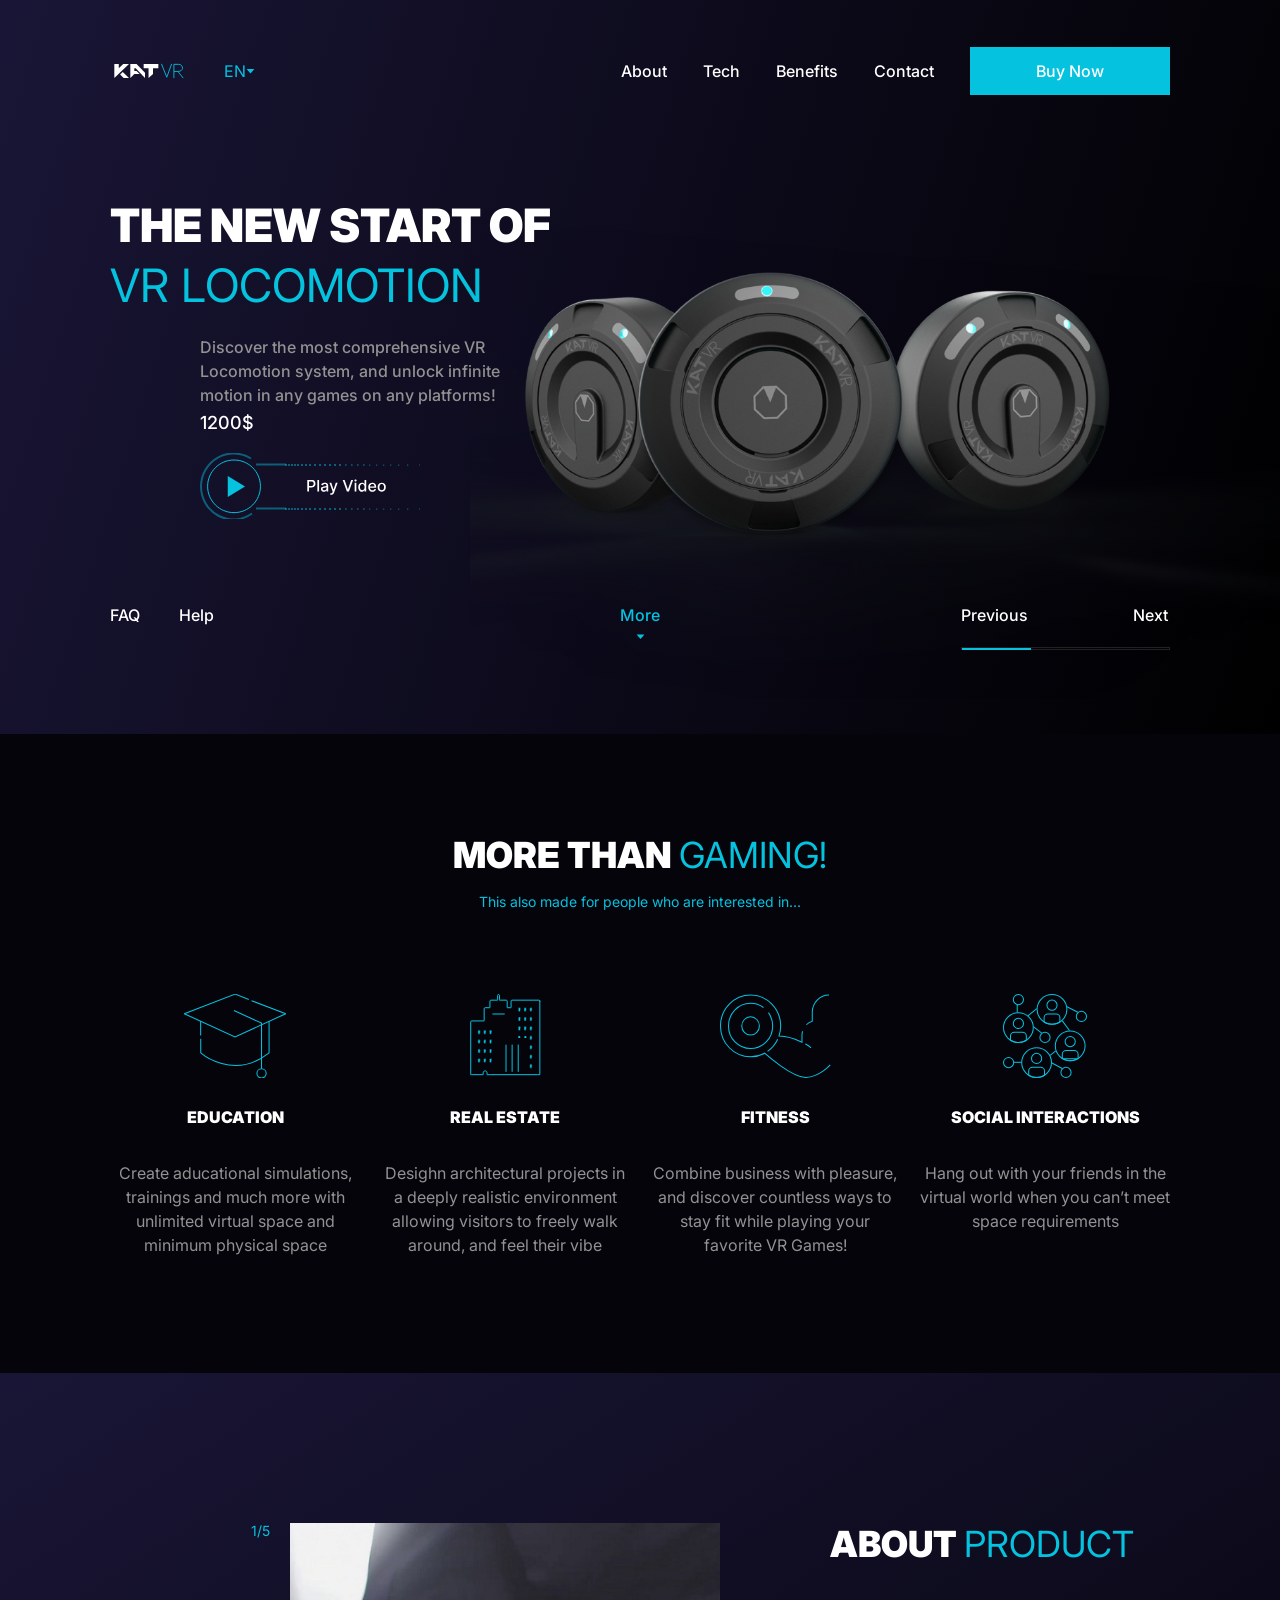
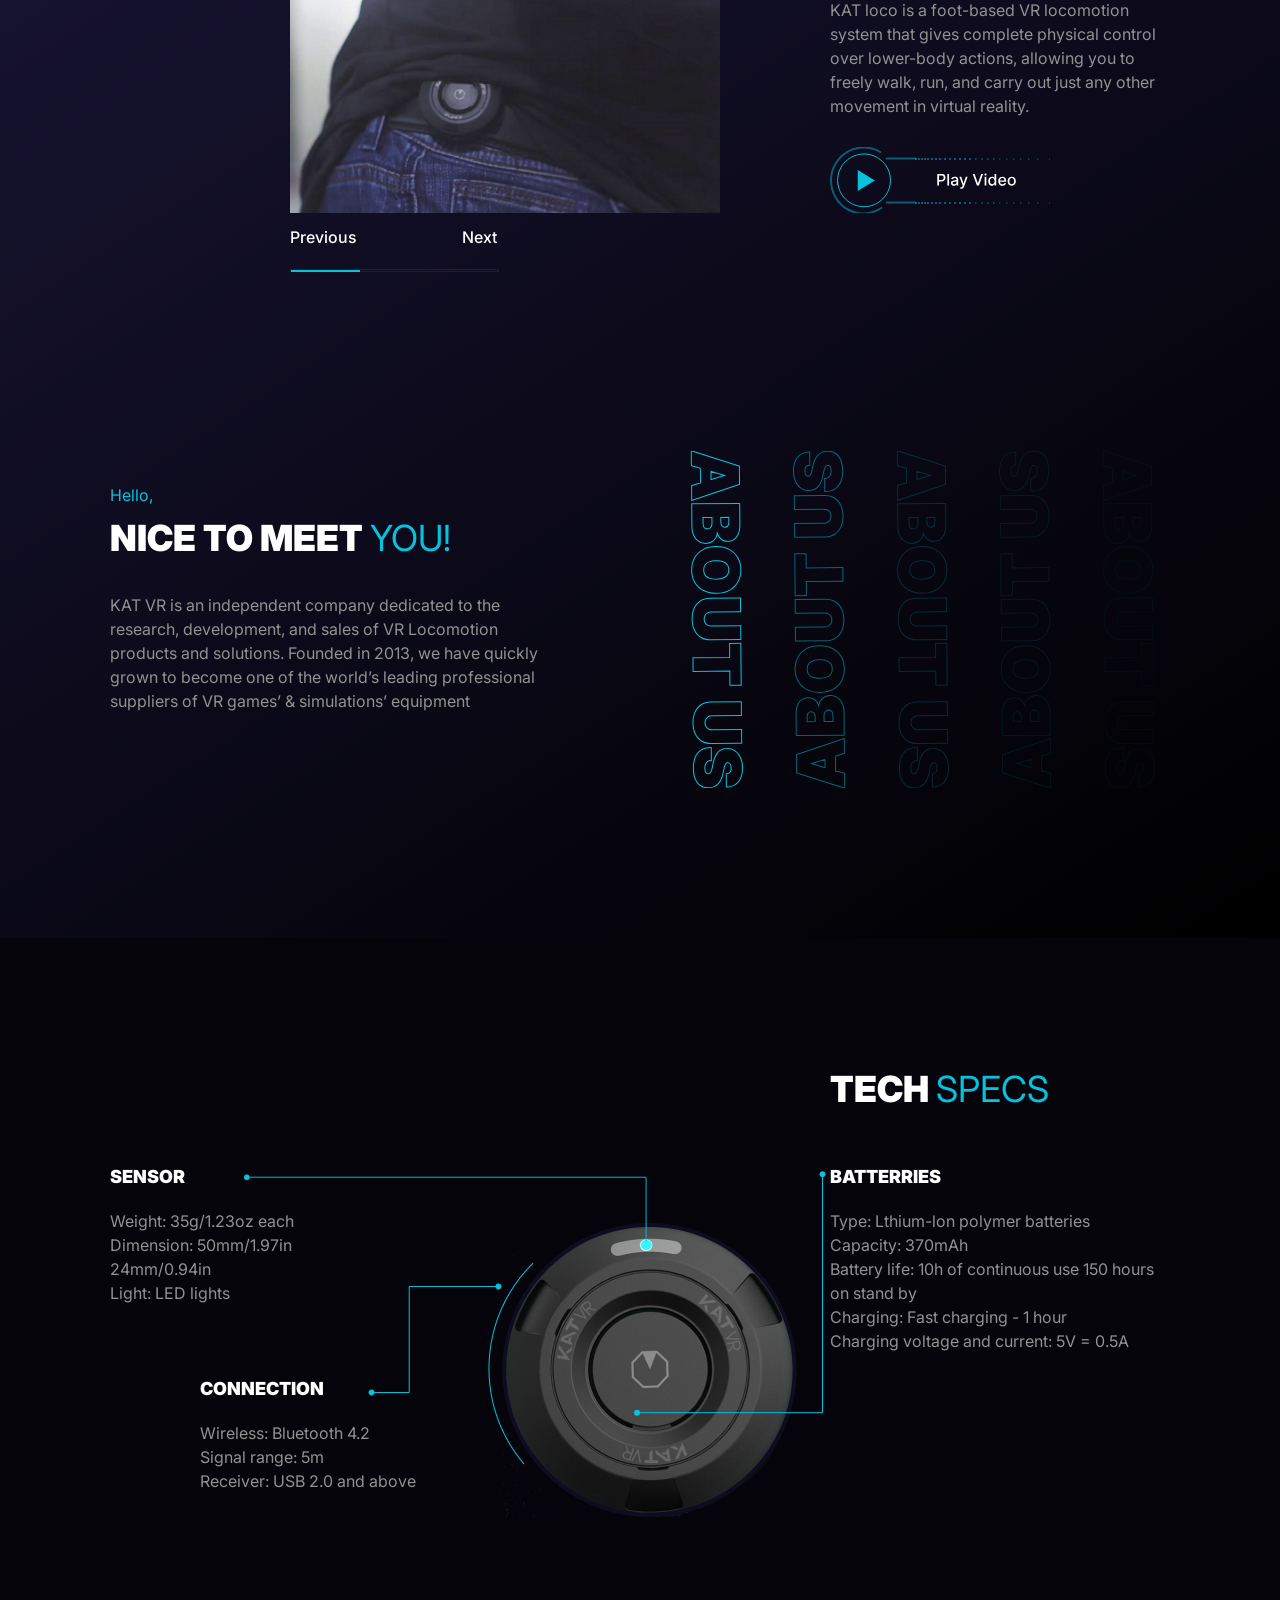
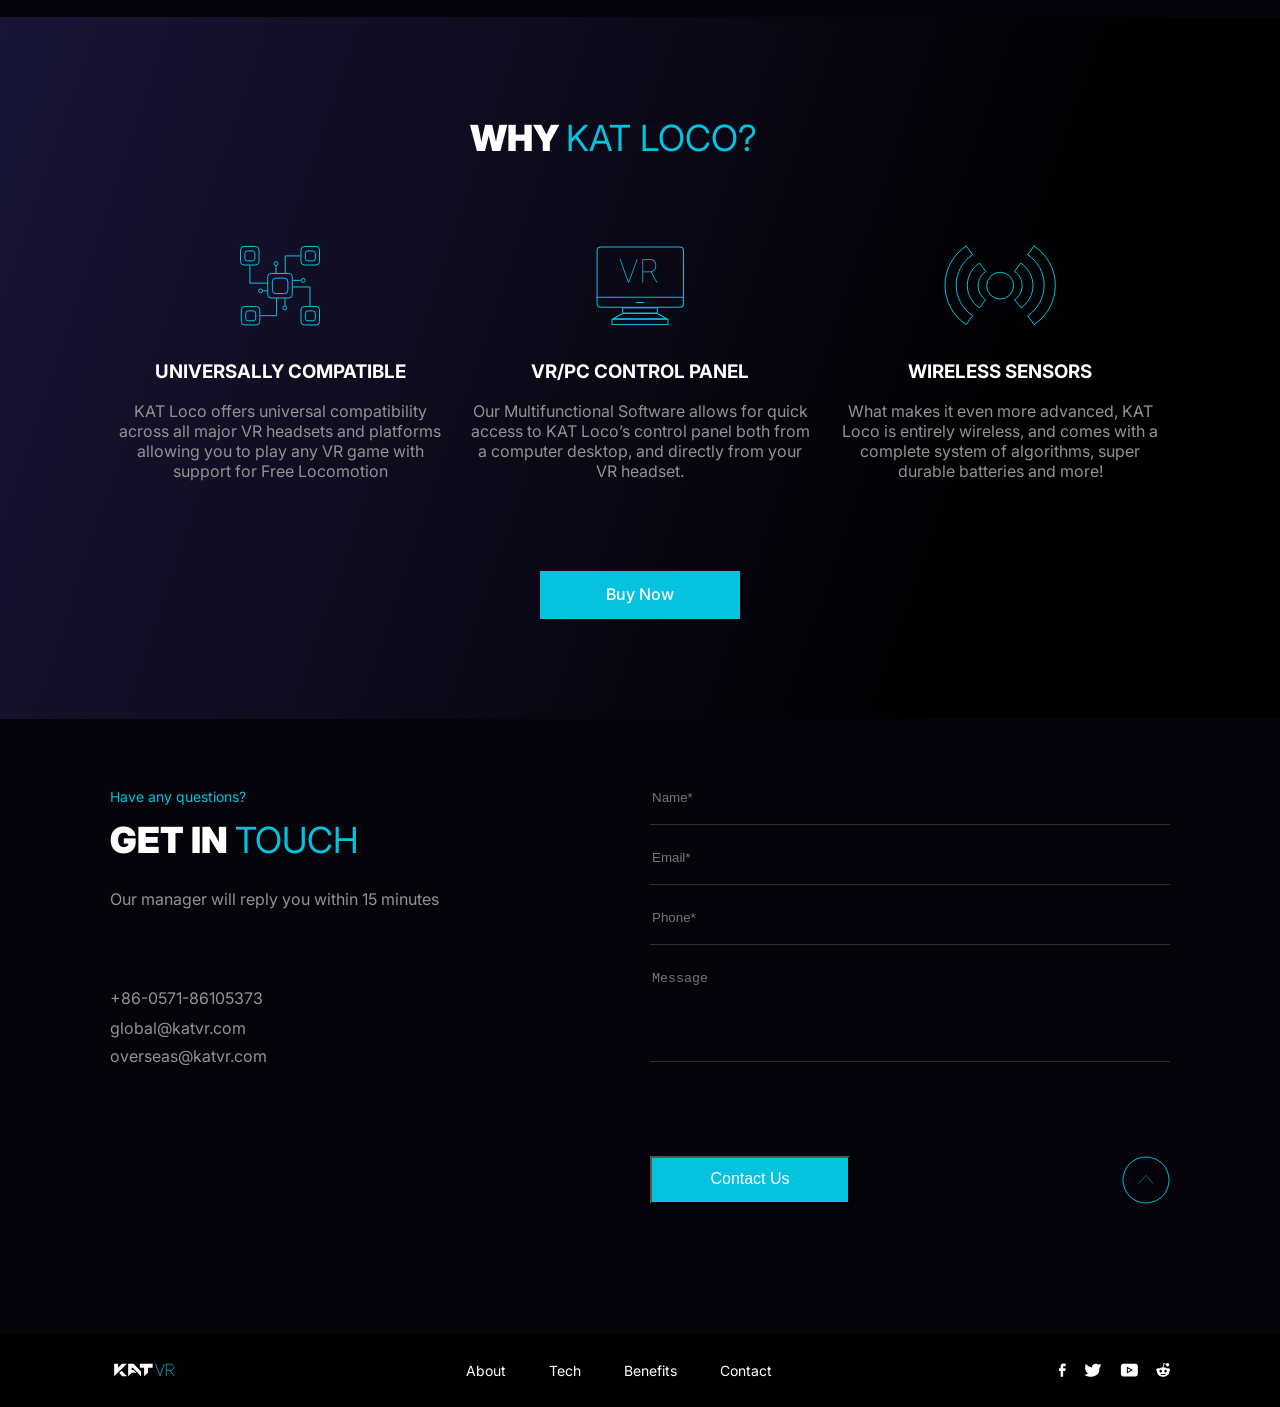
==== index.html @ 0345e711 "make build" ====
<!doctype html><html lang="en" class="page"><head><meta charset="UTF-8"><meta name="viewport" content="width=device-width, initial-scale=1.0"><title>KateVR</title><link rel="icon shortcut" href="logo.41d137af.svg"><link rel="preconnect" href="https://fonts.googleapis.com"><link rel="preconnect" href="https://fonts.gstatic.com"><link href="https://fonts.googleapis.com/css2?family=Inter:ital,opsz,wght@0,14..32,100..900;1,14..32,100..900&display=swap" rel="stylesheet"><link rel="stylesheet" href="main.8156714e.css"></head><body class="page__body"> <header class="header" id="header"> <div class="container"> <div class="header__top"> <div class="header__top-bar top-bar"> <div class="top-bar__left"> <a href="index.html" class="top-bar__logo"> <img src="logo.41d137af.svg" alt="KateVR" class="top-bar__logo-img"> </a> <a href="#lang" class="top-bar__lang"> EN <img src="lang-arrow.3261b894.svg" alt="arrow" class="dropdown__button-img"> </a> </div> <nav class="nav top-bar__nav"> <ul class="nav__list"> <li class="nav__item top-bar__item"> <a href="#" class="nav__link"> About </a> </li> <li class="nav__item top-bar__item"> <a href="#" class="nav__link"> Tech </a> </li> <li class="nav__item top-bar__item"> <a href="#" class="nav__link"> Benefits </a> </li> <li class="nav__item top-bar__item"> <a href="#" class="nav__link"> Contact </a> </li> <li class="nav__item top-bar__item"> <a href="#" class="buy nav__link nav__link--buy"> Buy Now </a> </li> <li class="nav__item top-bar__item"> <a href="#menu" class="nav__link top-bar__menu"> <img src="burger-menu.7482d771.svg" alt="burger menu" class="top-bar__menu"> </a> </li> </ul> </nav> </div> <img src="katvr.eddd8e61.png" alt="KateVR" class="header__img"> <h1 class="header__title"> THE NEW START OF <br> <span class="span">VR LOCOMOTION</span> </h1> <p class="header__desc"> Discover the most comprehensive VR Locomotion system, and unlock infinite motion in any games on any platforms! </p> <h4 class="header__price">1200$</h4> <a href="#video" class="header__play play"></a> <div class="bottom header__bottom"> <nav class="bottom__nav nav"> <ul class="bottom__list nav__list"> <div class="bottom__left"> <li class="bottom__item nav__item"> <a href="#" class="bottom__link nav__link"> FAQ </a> </li> <li class="bottom__item nav__item"> <a href="#help" class="bottom__link nav__link"> Help </a> </li> </div> <div class="bottom__center"> <li class="bottom__item nav__item"> <a href="#" class="bottom__link bottom__link--more nav__link"> More <img src="arrow.3261b894.svg" alt="arrow" class="bottom__link-img"> </a> </li> </div> <div class="bottom__right cycle"> <div class="cycle__buttons"> <li class="bottom__item nav__item"> <a href="#" class="bottom__link cycle__button cycle__button--inaccessible nav__link"> Previous </a> </li> <li class="bottom__item nav__item"> <a href="#" class="bottom__link cycle__button nav__link"> Next </a> </li> </div> <div class="cycle__line"> <div class="cycle__current"></div> </div> </div> </ul> </nav> </div> </div> </div> <a href="#" class="buy page__buy"> Buy Now </a> </header> <aside class="lang menu page__menu" id="lang"> <div class="lang__top menu__top"> <div class="container"> <div class="lang__top-bar top-bar"> <a href="#" class="top-bar__back"> <img src="arrow.5b9c2a75.svg" alt="back arrow" class="top-bar__back-img"> </a> </div> </div> <nav class="menu__nav nav"> <ul class="menu__list nav__list"> <li class="menu__item nav__item"> <a href="#" class="menu__link nav__link"> English </a> </li> <li class="menu__item nav__item"> <a href="#" class="menu__link nav__link"> Arabic </a> </li> <li class="menu__item nav__item"> <a href="#" class="menu__link nav__link"> Chinese (Simplified) </a> </li> <li class="menu__item nav__item"> <a href="#" class="menu__link nav__link"> Chinese (Traditional) </a> </li> <li class="menu__item nav__item"> <a href="#" class="menu__link nav__link"> French </a> </li> <li class="menu__item nav__item"> <a href="#" class="menu__link nav__link"> German </a> </li> <li class="menu__item nav__item"> <a href="#" class="menu__link nav__link"> Italian </a> </li> <li class="menu__item nav__item"> <a href="#" class="menu__link nav__link"> Polish </a> </li> <li class="menu__item nav__item"> <a href="#" class="menu__link nav__link"> Russian </a> </li> <li class="menu__item nav__item"> <a href="#" class="menu__link nav__link"> Ukrainian </a> </li> </ul> </nav> </div> <div class="menu__bottom"></div> </aside> <aside class="menu page__menu" id="menu"> <div class="menu__top"> <div class="container"> <div class="menu__top-bar top-bar"> <a href="#" class="top-bar__cross"> <img src="cross.4dbf2d62.svg" alt="cross" class="top-bar__cross-img"> </a> </div> </div> <nav class="menu__nav nav"> <ul class="menu__list nav__list"> <li class="menu__item nav__item"> <a href="#" class="menu__link nav__link"> About </a> </li> <li class="menu__item nav__item"> <a href="#" class="menu__link nav__link"> Tech </a> </li> <li class="menu__item nav__item"> <a href="#" class="menu__link nav__link"> Benefits </a> </li> <li class="menu__item nav__item"> <a href="#" class="menu__link nav__link"> Contact </a> </li> <li class="menu__item nav__item"> <a href="#lang" class="menu__link nav__link"> Language </a> </li> <li class="menu__item nav__item"> <a href="#" class="menu__link nav__link"> FAQ </a> </li> <li class="menu__item nav__item"> <a href="#help" class="menu__link nav__link"> Help </a> </li> </ul> </nav> </div> <div class="menu__bottom"></div> </aside> <aside class="help menu page__menu" id="help"> <div class="menu__top"> <div class="container"> <div class="menu__top-bar top-bar"> <a href="#" class="top-bar__cross"> <img src="cross.4dbf2d62.svg" alt="cross" class="top-bar__cross-img"> </a> </div> <div class="help__content"> <h2 class="help__title"> HOW CAN WE <span class="span">HELP</span> YOU? </h2> <p class="help__desc"> Welcome to our help center. Our goal is to make the process of getting acquainted and purchase as easy and pleasant as possible. Need help with your KAT VR loco product? Many product questions can be resolved by reviewing our Product Support <a href="#" class="help__link"> FAQs </a> . <br> <br> Please also feel free to <a href="#" class="help__link"> Contact Us </a> directly should you need anything further. We’re happy to help. </p> <nav class="help__nav"> <ul class="help__list"> <li class="help__item"> <a href="#" class="help__link"> Instruction manual </a> </li> <li class="help__item"> <a href="#" class="help__link"> Where to go for a warranty </a> </li> <li class="help__item"> <a href="#" class="help__link"> Service Policy </a> </li> </ul> </nav> <div class="contacts help__contacts"> <a href="tel:+86057186105373" class="contacts__contact help__contact"> +86-0571-86105373 </a> <div class="contacts__emails help__emails"> <a href="mailto:global@katvr.com" class="contacts__contact help__contact"> global@katvr.com </a> <a href="mailto:overseas@katvr.com" class="contacts__contact help__contact"> overseas@katvr.com </a> </div> </div> </div> </div> </div> <div class="menu__bottom"></div> </aside> <aside class="menu page__menu video" id="video"> <div class="video__border"> <div class="container"> <div class="menu__top-bar top-bar"> <a href="#" class="top-bar__cross"> <img src="cross.4dbf2d62.svg" alt="cross" class="top-bar__cross-img"> </a> </div> </div> </div> <iframe class="video__iframe" src="https://www.youtube.com/embed/0i90ofcGBY8?si=1PqNB7y_t0RyFOdL"></iframe> </aside> <main class="main"> <section class="details"> <div class="container"> <div class="details__content"> <h2 class="details__title"> MORE THAN <span class="span">GAMING!</span> </h2> <p class="details__desc"> This also made for people who are interested in... </p> <div class="details__block"> <div class="detail details__detail"> <img src="education.dec83b2a.svg" alt="education" class="detail__img"> <h3 class="detail__title">EDUCATION</h3> <p class="detail__desc"> Create aducational simulations, trainings and much more with unlimited virtual space and minimum physical space </p> </div> <div class="detail details__detail"> <img src="real-estate.3ffa3dbe.svg" alt="real estate" class="detail__img"> <h3 class="detail__title">REAL ESTATE</h3> <p class="detail__desc"> Desighn architectural projects in a deeply realistic environment allowing visitors to freely walk around, and feel their vibe </p> </div> <div class="detail details__detail"> <img src="fitness.2fa05234.svg" alt="fitness" class="detail__img"> <h3 class="detail__title">FITNESS</h3> <p class="detail__desc"> Combine business with pleasure, and discover countless ways to stay fit while playing your favorite VR Games! </p> </div> <div class="detail details__detail"> <img src="social-interactions.509f36b7.svg" alt="social interactions" class="detail__img"> <h3 class="detail__title">SOCIAL INTERACTIONS</h3> <p class="detail__desc"> Hang out with your friends in the virtual world when you can’t meet space requirements </p> </div> </div> </div> </div> </section> <section class="about"> <div class="container"> <div class="about__content"> <h2 class="about__title about__title--1"> ABOUT <span class="span">PRODUCT</span> </h2> <p class="about__counter">1/5</p> <img src="image.d4550b53.png" alt="KateVR on belt" class="about__img"> <div class="about__cycle-block cycle"> <div class="cycle__buttons"> <a href="#" class="about__cycle-button cycle__button cycle__button--inaccessible"> Previous </a> <a href="#" class="about__cycle-button cycle__button"> Next </a> </div> <div class="cycle__line"><div class="cycle__current"></div></div> </div> <p class="about__desc about__desc--1"> KAT loco is a foot-based VR locomotion system that gives complete physical control over lower-body actions, allowing you to freely walk, run, and carry out just any other movement in virtual reality. </p> <a href="#video" class="about__play play"></a> <p class="about__pre-title">Hello,</p> <h2 class="about__title about__title--2"> NICE TO MEET <span class="span">YOU!</span> </h2> <p class="about__desc about__desc--2"> KAT VR is an independent company dedicated to the research, development, and sales of VR Locomotion products and solutions. Founded in 2013, we have quickly grown to become one of the world’s leading professional suppliers of VR games’ & simulations’ equipment </p> <div class="about__about-us-block"> <img src="about-us.43370a8c.svg" alt="about-us" class="about__about-us-img about__about-us-img--1"> <img src="about-us.43370a8c.svg" alt="about-us" class="about__about-us-img about__about-us-img--2 about__about-us-img--rotate"> <img src="about-us.43370a8c.svg" alt="about-us" class="about__about-us-img about__about-us-img--3"> <img src="about-us.43370a8c.svg" alt="about-us" class="about__about-us-img about__about-us-img--4 about__about-us-img--rotate"> <img src="about-us.43370a8c.svg" alt="about-us" class="about__about-us-img about__about-us-img--5"> <img src="about-us.43370a8c.svg" alt="about-us" class="about__about-us-img about__about-us-img--6 about__about-us-img--rotate"> <img src="about-us.43370a8c.svg" alt="about-us" class="about__about-us-img about__about-us-img--7"> </div> </div> </div> </section> <section class="specs"> <div class="container"> <div class="specs__content"> <h2 class="specs__title"> TECH <span class="span">SPECS</span> </h2> <div class="spec spec--sensor specs__spec"> <h3 class="spec__title">SENSOR</h3> <p class="spec__desc"> Weight: 35g/1.23oz each <br> Dimension: 50mm/1.97in <br> 24mm/0.94in <br> Light: LED lights </p> </div> <div class="spec spec--batterries specs__spec"> <h3 class="spec__title">BATTERRIES</h3> <p class="spec__desc"> Type: Lthium-lon polymer batteries <br> Capacity: 370mAh <br> Battery life: 10h of continuous use 150 hours on stand by <br> Charging: Fast charging - 1 hour <br> Charging voltage and current: 5V = 0.5A </p> </div> <div class="spec spec--connection specs__spec"> <h3 class="spec__title">CONNECTION</h3> <p class="spec__desc"> Wireless: Bluetooth 4.2 <br> Signal range: 5m <br> Receiver: USB 2.0 and above </p> </div> <div class="dropdown dropdown--sensor"> <div class="dropdown__inner"> <button href="#" type="button" class="dropdown__icon"></button> <div class="dropdown__content"> <h3 class="dropdown__title">SENSOR</h3> <p class="dropdown__desc"> Weight: 35g/1.23oz each <br> Dimension: 50mm/1.97in <br> 24mm/0.94in <br> Light: LED lights </p> </div> </div> </div> <div class="dropdown dropdown--batteries"> <div class="dropdown__inner"> <button href="#" type="button" class="dropdown__icon"></button> <div class="dropdown__content"> <h3 class="dropdown__title">BATTERRIES</h3> <p class="dropdown__desc"> Type: Lthium-lon polymer batteries <br> Capacity: 370mAh <br> Battery life: 10h of continuous use 150 hours on stand by <br> Charging: Fast charging - 1 hour <br> Charging voltage and current: 5V = 0.5A </p> </div> </div> </div> <div class="dropdown dropdown--connection"> <div class="dropdown__inner"> <button href="#" type="button" class="dropdown__icon"></button> <div class="dropdown__content"> <h3 class="dropdown__title">CONNECTION</h3> <p class="dropdown__desc"> Wireless: Bluetooth 4.2 <br> Signal range: 5m <br> Receiver: USB 2.0 and above </p> </div> </div> </div> </div> </div> </section> <section class="whys"> <div class="container"> <div class="whys__content"> <h2 class="whys__title"> WHY <span class="span">KAT LOCO?</span> </h2> <div class="why whys__why"> <img src="universally-compatible.6d434466.svg" alt="universally-compatible" class="why__img"> <h3 class="why__title">UNIVERSALLY COMPATIBLE</h3> <p class="why__desc"> KAT Loco offers universal compatibility across all major VR headsets and platforms allowing you to play any VR game with support for Free Locomotion </p> </div> <div class="why whys__why"> <img src="control-panel.2aaffc62.svg" alt="control-panel" class="why__img"> <h3 class="why__title">VR/PC CONTROL PANEL</h3> <p class="why__desc"> Our Multifunctional Software allows for quick access to KAT Loco’s control panel both from a computer desktop, and directly from your VR headset. </p> </div> <div class="why whys__why"> <img src="wireless-sensors.1dd08883.svg" alt="wireless-sensors" class="why__img"> <h3 class="why__title">WIRELESS SENSORS</h3> <p class="why__desc"> What makes it even more advanced, KAT Loco is entirely wireless, and comes with a complete system of algorithms, super durable batteries and more! </p> </div> <a href="#" class="buy whys__buy"> Buy Now </a> </div> </div> </section> <section class="contact-us"> <div class="container"> <div class="contact-us__content"> <p class="contact-us__pre-title">Have any questions?</p> <h3 class="contact-us__title"> GET IN <span class="span">TOUCH</span> </h3> <form onsubmit="this.reset(); return false;" id="form" action="#" method="post" class="contact-us__form"> <input type="text" class="contact-us__input" placeholder="Name*" required> <input type="email" class="contact-us__input" placeholder="Email*" required> <input type="number" class="contact-us__input" placeholder="Phone*" required> <textarea class="contact-us__message" placeholder="Message" required></textarea> </form> <button type="submit" form="form" class="contact-us__submit"> Contact Us </button> <a href="#header" class="contact-us__to-top"></a> <p class="contact-us__note"> Our manager will reply you within 15 minutes </p> <div class="contact-us__contacts contacts"> <a href="tel:+86057186105373" class="contact-us__contact contacts__contact"> +86-0571-86105373 </a> <div class="contact-us__emails contacts__emails"> <a href="mailto:global@katvr.com" class="contact-us__contact contacts__contact"> global@katvr.com </a> <a href="mailto:overseas@katvr.com" class="contact-us__contact contacts__contact"> overseas@katvr.com </a> </div> </div> </div> </div> </section> </main> <footer class="footer"> <div class="container"> <div class="footer__content"> <a href="index.html" class="footer__logo"> <img src="logo.41d137af.svg" alt="KateVR" class="footer__logo-img"> </a> <nav class="footer__nav nav"> <ul class="footer__list"> <li class="footer__link nav__item"> <a href="#" class="footer__link nav__link"> About </a> </li> <li class="footer__link nav__item"> <a href="#" class="footer__link nav__link"> Tech </a> </li> <li class="footer__link nav__item"> <a href="#" class="footer__link nav__link"> Benefits </a> </li> <li class="footer__link nav__item"> <a href="#" class="footer__link nav__link"> Contact </a> </li> </ul> </nav> <div class="contacts footer__contacts"> <a href="tel:+86057186105373" class="contacts__contact footer__contact"> +86-0571-86105373 </a> <a href="mailto:global@katvr.com" class="contacts__contact footer__contact"> global@katvr.com </a> <a href="mailto:overseas@katvr.com" class="contacts__contact footer__contact"> overseas@katvr.com </a> </div> <div class="footer__socials"> <a href="#" class="footer__social"> <img src="facebook.9e525aa9.svg" alt="facebook" class="footer__social-img"> </a> <a href="#" class="footer__social"> <img src="twitter.266cdc85.svg" alt="twitter" class="footer__social-img"> </a> <a href="#" class="footer__social"> <img src="youtube.3b3d4146.svg" alt="youtube" class="footer__social-img"> </a> <a href="#" class="footer__social"> <img src="reddit.5dbee7d1.svg" alt="reddit" class="footer__social-img"> </a> </div> </div> </div> </footer> <script src="main.31275738.js"></script> </body></html>
---- main.8156714e.css ----
.container{margin:0 auto;padding-inline:20px}@media (min-width:768px){.container{padding-inline:34px}}@media (min-width:1280px){.container{padding-inline:110px}}@media (min-width:1920px){.container{padding-inline:234px}}.buy{box-sizing:border-box;display:flex;align-items:center;justify-content:center;height:48px;background-color:#05c2df;color:#fff;text-decoration:none;font-size:16px;font-weight:500;line-height:20.8px}.page{scroll-behavior:smooth}.page__body{font-family:Inter,sans-serif;margin:0}.page__menu{box-sizing:border-box;height:100vh;position:fixed;top:0;right:0;left:0;opacity:0;transition:all .3s;transform:translateY(-100%);pointer-events:none}.page__menu:target{z-index:2;opacity:1;transform:translateY(0);pointer-events:all}.page:has(.page__menu:target){overflow:hidden}.page__buy{z-index:1;position:fixed;bottom:3px;left:20px;right:20px}@media (min-width:768px){.page__buy{bottom:30px;left:155px;right:155px}}@media (min-width:1280px){.page__buy{display:none}}h1,h2,h3,h4,h5,h6{color:#fff}p{color:#929292}.top-bar{display:flex;justify-content:space-between;padding-top:20px}@media (min-width:768px){.top-bar{padding-top:30px}}@media (min-width:1280px){.top-bar{padding-top:47px}}.top-bar__logo-img{width:48px;height:10px;display:flex;transition:scale .3s}.top-bar__logo-img:hover{scale:1.2}@media (min-width:768px){.top-bar__logo-img{width:67px;height:14px}}@media (min-width:1280px){.top-bar__logo-img{width:78px;height:16px}}.top-bar__left,.top-bar__nav{display:flex;align-items:center;gap:36px}.top-bar__item:not(:last-child){display:none}@media (min-width:1280px){.top-bar__item:not(:last-child){display:flex}}.top-bar__item:last-child{display:flex}@media (min-width:1280px){.top-bar__item:last-child{display:none}}.top-bar__link{line-height:20.8px}.top-bar__menu{z-index:2;width:20px}@media (min-width:768px){.top-bar__menu{width:30px}}.top-bar__lang{display:none}@media (min-width:1280px){.top-bar__lang{display:flex;text-decoration:none;color:#05c2df;transition:scale .3s}.top-bar__lang:hover{scale:1.2}}.top-bar__back-img{height:17px}.top-bar__cross{display:flex;transition:scale .3s}.top-bar__cross:hover{scale:1.2}.top-bar__cross-img{width:17px}.nav__list{display:flex;align-items:center;gap:36px;padding:0;margin:0;list-style:none}.nav__link{color:#fff;text-decoration:none;font-size:16px;font-weight:500;z-index:2;display:flex;transition:scale .3s}.nav__link:hover{scale:1.2}.nav__link--buy{width:200px}.bottom{display:none}@media (min-width:1280px){.bottom{margin-bottom:84px;display:block;grid-column:1/-1;z-index:2}}@media (min-width:1920px){.bottom{margin-bottom:107px}}.bottom__list{--columns:2;display:grid;column-gap:20px;grid-template-columns:repeat(var(--columns),1fr);align-items:start}@media (min-width:768px){.bottom__list{--columns:6}}@media (min-width:1280px){.bottom__list{--columns:12}}@media (min-width:1920px){.bottom__list{--columns:16}}@media (min-width:1280px){.bottom__left{grid-column:1/4;display:flex;gap:39px}}@media (min-width:1280px){.bottom__center{grid-column:4/10;justify-self:center}}@media (min-width:1920px){.bottom__center{grid-column:4/14}}@media (min-width:1280px){.bottom__right{grid-column:-4/-1;justify-self:end}}.bottom__link{line-height:24px}.bottom__link--more{display:flex;flex-direction:column;align-items:center;gap:7px;color:#05c2df}.span{color:#05c2df;font-weight:400}.play{display:flex;width:220px;height:66.05px;background:url(play-left.6552b51f.svg) 0 no-repeat,url(play-line.5ef23f88.svg) right 10.6px no-repeat,url(play-line.5ef23f88.svg) right 54.6px no-repeat;transition:scale .3s}.play:hover{scale:1.2}.cycle__buttons{display:flex;width:207px;height:34px;justify-content:space-between}.cycle__button{color:#fff;text-decoration:none;font-size:16px;font-weight:500;line-height:24px;display:flex;transition:scale .3s}.cycle__button:hover{scale:1.2}.cycle__button--inaccessible{pointer-events:none;cursor:default}.cycle__line{margin-top:10px;height:1px;width:207px;border:1px solid #212121}.cycle__current{box-sizing:border-box;height:1px;width:69px;border:1px solid #05c2df}.header{background:linear-gradient(107.56deg,#191536,#000);position:relative}.header__top{--columns:2;display:grid;column-gap:20px;grid-template-columns:repeat(var(--columns),1fr)}@media (min-width:768px){.header__top{--columns:6}}@media (min-width:1280px){.header__top{--columns:12}}@media (min-width:1920px){.header__top{--columns:16}}.header__top-bar{grid-column:1/-1}.header__img{position:absolute;top:44px;width:320px;height:172px;object-fit:cover;object-position:center;right:50%;transform:translateX(50%)}@media (min-width:768px){.header__img{top:6px;right:0;transform:translateX(0);width:486px;height:439px}}@media (min-width:1280px){.header__img{top:10px;width:811px;height:688px}}@media (min-width:1920px){.header__img{top:0;width:1150.04px;height:988.41px}}.header__title{margin:187px 0 0;font-size:26px;font-weight:900;line-height:33.8px;grid-column:1/-1}@media (min-width:768px){.header__title{grid-column:1/5;margin-top:54px}}@media (min-width:1280px){.header__title{margin-top:101px;grid-column:1/7;font-size:46px;line-height:59.8px}}@media (min-width:1920px){.header__title{margin-top:232px;font-size:54px;line-height:70.2px}}.header__desc{display:flex;margin:17px 0 0;font-size:16px;font-weight:500;line-height:24px;grid-column:1/-1}@media (min-width:768px){.header__desc{grid-column:1/4;width:340px}}@media (min-width:1280px){.header__desc{grid-column:2/6;margin-top:19px}}@media (min-width:1920px){.header__desc{grid-column:2/7;margin-top:35px;font-size:20px;line-height:30px;width:439px}}.header__price{display:flex;font-size:18px;font-weight:500;line-height:21.78px;justify-content:center;grid-column:1/-1;margin:8px 0 0}@media (min-width:768px){.header__price{justify-content:start;grid-column:1/2;margin-top:10px}}@media (min-width:1280px){.header__price{margin-top:5px;grid-column:2/3}}@media (min-width:1920px){.header__price{margin-top:30px}}.header__play{grid-column:1/-1;margin-block:16px 46px}@media (min-width:768px){.header__play{margin-block:24px 61px}}@media (min-width:1280px){.header__play{grid-column:2/-1;margin-block:20px 84px}}@media (min-width:1920px){.header__play{margin-block:36px 221px}}.video{display:flex;align-items:center;justify-content:center}.video,.video__border{height:100vh;width:100vw}.video__border{z-index:5;position:absolute;background:rgba(0,0,0,.6980392157)}.video__iframe{z-index:4;height:486px;width:876px}@media (min-width:768px){.lang__top-bar{padding-top:34px}}.help__content{display:flex;flex-direction:column;gap:30px}.help__title{margin:0;color:#fff;font-size:21px;font-weight:900;line-height:27.3px}.help__desc{margin:0}.help__desc,.help__link{font-size:16px;font-weight:400;line-height:24px}.help__link{color:#05c2df}.help__contacts,.help__emails,.help__list{display:flex;flex-direction:column}.help__list{list-style:none;padding:0}.menu__top{height:100vh;min-height:568px;background-color:#191536}.menu__top-bar{justify-content:flex-end}@media (min-width:768px){.menu__top-bar{padding-top:34px}}.menu__nav{padding-bottom:26px}.menu__list{flex-direction:column;gap:22px;margin-top:49px;align-items:flex-start}@media (min-width:768px){.menu__list{margin-top:58px}}.menu__item{display:flex;width:100%}.menu__link{font-size:21px;font-weight:500;line-height:27.3px;padding-left:22px;transition:color .3s}@media (min-width:768px){.menu__link{padding-left:152px}}.menu__link:hover{color:#05c2df}.menu__link:nth-child(n):hover{box-sizing:border-box;display:flex;height:49px;width:100%;background-color:#110e25;margin-block:-11px;align-items:center}.menu__bottom{height:calc(100vh - 568px);background:rgba(0,0,0,.6980392157)}.contacts{gap:11px}.contacts__emails{gap:8px}.contacts__contact{text-decoration:none;color:#929292;display:flex;transition:scale .3s}.contacts__contact:hover{scale:1.1}.details{background-color:#05040b;padding-block:50px}@media (min-width:768px){.details{padding-block:70px}}@media (min-width:1280px){.details{padding-block:100px}}@media (min-width:1920px){.details{padding-block:158px}}.details__content{--columns:2;display:grid;column-gap:20px;grid-template-columns:repeat(var(--columns),1fr)}@media (min-width:768px){.details__content{--columns:6}}@media (min-width:1280px){.details__content{--columns:12}}@media (min-width:1920px){.details__content{--columns:16}}.details__title{margin:0 0 12px;grid-column:1/-1;color:#fff;font-size:21px;font-weight:900;line-height:25.41px}@media (min-width:768px){.details__title{justify-self:center}}@media (min-width:1280px){.details__title{font-size:36px;line-height:43.57px;margin-bottom:16px}}.details__desc{grid-column:1/-1;margin:0 0 30px;color:#05c2df;font-size:12px;font-weight:400;line-height:14.52px}@media (min-width:768px){.details__desc{justify-self:center}}@media (min-width:1280px){.details__desc{margin-bottom:83px;font-size:14px;line-height:16.94px}}@media (min-width:1920px){.details__desc{margin-bottom:70px}}.details__block{--columns:2;display:grid;column-gap:20px;grid-template-columns:repeat(var(--columns),1fr);grid-column:1/-1;row-gap:20px}@media (min-width:768px){.details__block{--columns:6}}@media (min-width:1280px){.details__block{--columns:12}}@media (min-width:1920px){.details__block{--columns:16}}@media (min-width:768px){.details__block{row-gap:40px}}.detail{grid-column:1/-1;display:flex;flex-direction:column}@media (min-width:768px){.detail{align-items:center;grid-column:span 3}}@media (min-width:1920px){.detail{grid-column:span 4}}.detail__img{display:none}@media (min-width:768px){.detail__img{display:flex;height:84px;margin-bottom:30px}}.detail__title{font-size:16px;font-weight:900;line-height:19.36px;margin:0 0 11px}@media (min-width:768px){.detail__title{margin-bottom:18px}}.detail__desc{font-size:16px;font-weight:400;line-height:24px}@media (min-width:768px){.detail__desc{text-align:center}}.about{background:linear-gradient(146.86deg,#191536 -.5%,#000 99.5%);padding-block:50px}@media (min-width:768px){.about{padding-block:70px}}@media (min-width:1280px){.about{padding-block:100px;padding-block:150px}}.about__content{position:relative;align-items:start;--columns:2;display:grid;column-gap:20px;grid-template-columns:repeat(var(--columns),1fr)}@media (min-width:768px){.about__content{--columns:6}}@media (min-width:1280px){.about__content{--columns:12}}@media (min-width:1920px){.about__content{--columns:16}}@media (min-width:768px){.about__content{grid-template-rows:59px 154px 81px 88px 24px 28px 36px 150px}}@media (min-width:1280px){.about__content{grid-template-rows:75px 149px 78px 217px 43px 32px 76px 195px}}@media (min-width:1920px){.about__content{grid-template-rows:104px 138px 77px 209px 45px 32px 61px 197px}}.about__title{margin:0;grid-column:1/-1;font-size:21px;font-weight:900;line-height:25.41px}@media (min-width:1280px){.about__title{font-size:36px;line-height:43.57px}}.about__title--1{margin-bottom:20px}@media (min-width:768px){.about__title--1{margin:0;grid-column:4/-1;grid-row:1/2}}@media (min-width:1280px){.about__title--1{grid-column:-5/-1}}@media (min-width:1920px){.about__title--1{grid-column:-6/-1}}.about__title--2{margin-bottom:22px}@media (min-width:768px){.about__title--2{grid-column:1/5;grid-row:-3/-2}}@media (min-width:1280px){.about__title--2{grid-column:1/6}}@media (min-width:1920px){.about__title--2{grid-column:2/8}}.about__img{margin-bottom:20px;grid-column:1/-1;width:100%;height:169px;object-fit:cover;object-position:center}@media (min-width:768px){.about__img{margin:0;grid-column:1/4;grid-row:1/4;height:270px}}@media (min-width:1280px){.about__img{grid-column:3/8;height:290px}}@media (min-width:1920px){.about__img{height:307px;grid-column:4/11;align-self:end}}.about__desc{margin:0;grid-column:1/-1;font-size:16px;font-weight:400;line-height:24px;text-underline-position:from-font;text-decoration-skip-ink:none}.about__desc--1{margin-bottom:24px}@media (min-width:768px){.about__desc--1{margin:0;grid-column:4/-1;grid-row:2/3}}@media (min-width:1280px){.about__desc--1{grid-column:-5/-1}}@media (min-width:1920px){.about__desc--1{grid-column:-6/-1}}@media (min-width:768px){.about__desc--2{grid-column:1/5;grid-row:-2/-1}}@media (min-width:1280px){.about__desc--2{grid-column:1/6}}@media (min-width:1920px){.about__desc--2{grid-column:2/8}}.about__play{grid-column:1/-1;margin-bottom:80px}@media (min-width:768px){.about__play{margin:0;grid-column:4/-1;grid-row:3/4}}@media (min-width:1280px){.about__play{grid-column:-5/-1}}@media (min-width:1920px){.about__play{grid-column:-6/-1}}.about__pre-title{margin:0;color:#05c2df;grid-column:1/-1}@media (min-width:768px){.about__pre-title{grid-column:1/5;grid-row:-4/-3}}@media (min-width:1280px){.about__pre-title{grid-column:1/6}}@media (min-width:1920px){.about__pre-title{grid-column:2/8}}.about__counter{display:none}@media (min-width:1280px){.about__counter{margin:0;display:flex;grid-column:2/3;grid-row:1/2;justify-self:end;font-size:14px;font-weight:400;line-height:16.94px;color:#05c2df}}@media (min-width:1920px){.about__counter{margin-top:13px;grid-column:3/4}}.about__cycle-block{display:none}@media (min-width:1280px){.about__cycle-block{display:inline-block;grid-column:3/6;grid-row:4/5}}@media (min-width:1920px){.about__cycle-block{grid-column:4/7}}.about__about-us-block{display:none}@media (min-width:768px){.about__about-us-block{position:absolute;bottom:0;right:0;display:flex;justify-content:space-between;width:232px}}@media (min-width:1280px){.about__about-us-block{width:495px}}@media (min-width:1920px){.about__about-us-block{width:701px}}@media (min-width:768px){.about__about-us-img{width:62px;height:253px}}@media (min-width:1280px){.about__about-us-img{width:83px;height:337px}}.about__about-us-img--rotate{transform:rotate(180deg)}.about__about-us-img--2{opacity:.5}.about__about-us-img--3{opacity:.2}.about__about-us-img--4{display:none}@media (min-width:1280px){.about__about-us-img--4{display:flex;opacity:.1}}.about__about-us-img--5{display:none}@media (min-width:1280px){.about__about-us-img--5{display:flex;opacity:.05}}.about__about-us-img--6{display:none}@media (min-width:1920px){.about__about-us-img--6{display:flex;opacity:.03}}.about__about-us-img--7{display:none}@media (min-width:1920px){.about__about-us-img--7{display:flex;opacity:.02}}.dropdown{position:absolute}@media (min-width:1280px){.dropdown{display:none}}.dropdown--sensor{top:59px;left:calc(50% - 38px)}@media (min-width:768px){.dropdown--sensor{left:calc(50% - 120px)}}.dropdown--batteries{top:150px;left:calc(50% + 35px)}@media (min-width:768px){.dropdown--batteries{top:231px;left:calc(50% + 70px)}}.dropdown--connection{top:223px;left:calc(50% - 120px)}@media (min-width:768px){.dropdown--connection{top:359px;left:calc(50% - 250px)}}.dropdown__inner{position:relative}.dropdown__icon{background-image:url(spec.beeb9c3c.svg);background-size:cover;height:34px;width:34px;background-color:#05c2df;border-radius:50%;border:none;cursor:pointer;transition:transform .3s}.dropdown__icon:hover{transform:scale(1.1)}@media (min-width:768px){.dropdown__icon{height:62px;width:62px}}.dropdown__content{position:absolute;z-index:1;margin-top:10px;width:250px;border-radius:10px;background-color:#fff;box-shadow:0 2px 5px 0 0 rgba,0,0,.1;height:0;overflow:hidden}.dropdown--active .dropdown__content{height:auto;padding:10px;z-index:4}.dropdown__title{color:#000;margin:0}.dropdown__desc{color:#191536;font-size:16px;font-weight:400;line-height:24px;margin:0}.specs{background-color:#05040b;padding-block:50px}@media (min-width:768px){.specs{padding-block:80px}}@media (min-width:1280px){.specs{padding-block:100px}}@media (min-width:1920px){.specs{padding-block:160px}}.specs__content{--columns:2;display:grid;column-gap:20px;grid-template-columns:repeat(var(--columns),1fr);position:relative;height:265px;background:url(img-mobile.6299f98f.png) bottom/197px 195px no-repeat}@media (min-width:768px){.specs__content{--columns:6}}@media (min-width:1280px){.specs__content{--columns:12}}@media (min-width:1920px){.specs__content{--columns:16}}@media (min-width:768px){.specs__content{min-height:440px;background-size:358px 354px}}@media (min-width:1280px){.specs__content{min-height:479px;background:url(line-sensor.a18c6ae8.svg) calc(50% - 195px) 134px/403px 72px no-repeat,url(line-connection-desktop.819d7dd3.svg) calc(50% - 205px) 244.5px/133.92px 113px no-repeat,url(line-batterries-desktop.5bbc2a2f.svg) calc(50% + 90px) 133px/191.5px 245px no-repeat,url(img-desktop.524eb154.png) bottom/312.5px 294px no-repeat}}@media (min-width:1920px){.specs__content{background:url(line-sensor.a18c6ae8.svg) calc(50% - 209px) 134px/431px 72px no-repeat,url(line-connection.acab68b4.svg) calc(50% - 255px) 244.5px/241px 113px no-repeat,url(line-batterries.6d107e16.svg) calc(50% + 140px) 133px/283px 245px no-repeat,url(img-desktop.524eb154.png) bottom/312.5px 294px no-repeat}}.specs__title{grid-column:1/-1;font-size:21px;font-weight:900;line-height:25.41px}@media (min-width:768px){.specs__title{grid-column:1/3}}@media (min-width:1280px){.specs__title{grid-column:-5/-2;font-size:36px;line-height:43.57px}}@media (min-width:1920px){.specs__title{grid-column:-6/-3}}.spec{display:none}@media (min-width:1280px){.spec{display:flex;flex-direction:column;gap:21px}}@media (min-width:1280px){.spec--sensor{grid-column:1/4}}@media (min-width:1920px){.spec--sensor{grid-column:3/6}}@media (min-width:1280px){.spec--batterries{grid-column:-5/-1}}@media (min-width:1920px){.spec--batterries{grid-column:-6/-2}}@media (min-width:1280px){.spec--connection{grid-column:2/5}}@media (min-width:1920px){.spec--connection{grid-column:3/6}}.spec__title{margin:0;font-size:18px;font-weight:900;line-height:21.78px}.spec__desc{margin:0;font-size:16px;font-weight:400;line-height:24px}.whys{background:linear-gradient(108.62deg,#191536,#000 77.34%);padding-block:50px}@media (min-width:768px){.whys{padding-block:70px}}@media (min-width:1280px){.whys{padding-block:100px}}@media (min-width:1920px){.whys{padding-block:160px}}.whys__content{--columns:2;display:grid;column-gap:20px;grid-template-columns:repeat(var(--columns),1fr)}@media (min-width:768px){.whys__content{--columns:6}}@media (min-width:1280px){.whys__content{--columns:12}}@media (min-width:1920px){.whys__content{--columns:16}}.whys__title{grid-column:1/-1;margin:0 0 32px;font-size:21px;font-weight:900;line-height:25.41px}@media (min-width:1280px){.whys__title{grid-column:5/9;margin-bottom:84px;font-size:36px;line-height:43.57px}}@media (min-width:1920px){.whys__title{grid-column:7/11}}.whys__buy{display:none}@media (min-width:1280px){.whys__buy{display:flex;grid-column:5/-5;width:200px;justify-self:center;margin-top:90px}}@media (min-width:1920px){.whys__buy{display:none}}.why{grid-column:1/-1;display:flex;flex-direction:column}@media (min-width:768px){.why{align-items:center}}@media (min-width:768px){.why:first-of-type{grid-column:1/3}}@media (min-width:1280px){.why:first-of-type{grid-column:1/5}}@media (min-width:768px){.why:nth-of-type(n+2){grid-column:span 2}}@media (min-width:1280px){.why:nth-of-type(n+2){grid-column:span 4}}@media (min-width:1920px){.why:nth-of-type(2){grid-column:7/11}}@media (min-width:1920px){.why:last-of-type{grid-column:-5/-1}}.why__img{display:none}@media (min-width:768px){.why__img{display:flex;height:81px;margin-bottom:26px}}@media (min-width:1280px){.why__img{margin-bottom:34px}}.why__title{margin:0 0 16px}@media (min-width:768px){.why__title{margin-bottom:37px}}@media (min-width:1280px){.why__title{margin-bottom:18px}}.why__desc{text-align:left;margin:0}@media (min-width:768px){.why__desc{text-align:center}}.contact-us{position:relative;z-index:4;background-color:#05040b;padding-block:50px}@media (min-width:768px){.contact-us{padding-block:70px 130px}}.contact-us__content{--columns:2;display:grid;column-gap:20px;grid-template-columns:repeat(var(--columns),1fr)}@media (min-width:768px){.contact-us__content{--columns:6}}@media (min-width:1280px){.contact-us__content{--columns:12}}@media (min-width:1920px){.contact-us__content{--columns:16}}@media (min-width:768px){.contact-us__content{grid-template-rows:28px 75px 100px 125px 48px}}@media (min-width:1280px){.contact-us__content{grid-template-rows:30px 70px 100px 167px 48px}}.contact-us__pre-title{grid-column:1/-1;margin:0 0 11px;color:#05c2df;font-size:14px;font-weight:400;line-height:16.94px}@media (min-width:768px){.contact-us__pre-title{grid-column:1/4;grid-row:1/2}}.contact-us__title{grid-column:1/-1;margin:0 0 32px;font-size:21px;font-weight:900;line-height:25.41px}@media (min-width:768px){.contact-us__title{grid-column:1/4;grid-row:2/3}}@media (min-width:1280px){.contact-us__title{font-size:36px;line-height:43.57px}}.contact-us__form{grid-column:1/-1;display:flex;flex-direction:column;gap:24px}@media (min-width:768px){.contact-us__form{grid-column:4/-1;grid-row:1/-2}}@media (min-width:1280px){.contact-us__form{grid-column:7/-1}}@media (min-width:1920px){.contact-us__form{grid-column:9/-1}}.contact-us__input{padding-bottom:19px}.contact-us__input,.contact-us__message{border:none;border-bottom:1px solid #2f2f2f;background-color:#05040b;color:#929292;outline:none}.contact-us__message{resize:none;height:88px}.contact-us__submit{grid-column:1/-1;height:37px;width:100%;margin-block:30px;background-color:#05c2df;color:#fff;font-size:14px;font-weight:500;line-height:18.2px;cursor:pointer;display:inline-block;transition:scale .3s}.contact-us__submit:hover{scale:1.05}@media (min-width:768px){.contact-us__submit{grid-column:-4/-2;grid-row:-2/-1;width:200px;height:48px;font-size:16px;line-height:20.8px;margin:0;transition:scale .3s}.contact-us__submit:hover{scale:1.2}}@media (min-width:1280px){.contact-us__submit{grid-column:7/10}}@media (min-width:1920px){.contact-us__submit{grid-column:9/12}}.contact-us__note{grid-column:1/-1;margin:0}@media (min-width:768px){.contact-us__note{grid-column:1/4;grid-row:3/4}}.contact-us__contacts{display:none}@media (min-width:768px){.contact-us__contacts{display:flex;flex-direction:column;grid-column:1/4;grid-row:4/5}}.contact-us__emails{display:flex;flex-direction:column}.contact-us__contact{font-size:16px;font-weight:400;line-height:19.36px}.contact-us__to-top{display:none}@media (min-width:768px){.contact-us__to-top{grid-column:-2/-1;grid-row:-2/-1;justify-self:end;display:flex;height:48px;width:48px;border-radius:50%;background-image:url(to-top.a33a5c07.svg);background-size:cover;background-repeat:no-repeat}}@media (min-width:1280px){.contact-us__contacts,.contact-us__note,.contact-us__pre-title,.contact-us__title{grid-column:1/7}}@media (min-width:1920px){.contact-us__contacts,.contact-us__note,.contact-us__pre-title,.contact-us__title{grid-column:1/9}}.footer{background-color:#000;padding-block:50px;position:relative;z-index:4}@media (min-width:768px){.footer{padding-block:21px}}.footer__content{--columns:2;display:grid;column-gap:20px;grid-template-columns:repeat(var(--columns),1fr);grid-template-rows:29px 94px 22px}@media (min-width:768px){.footer__content{--columns:6}}@media (min-width:1280px){.footer__content{--columns:12}}@media (min-width:1920px){.footer__content{--columns:16}}@media (min-width:768px){.footer__content{display:flex;justify-content:space-between;align-items:center}}.footer__logo{grid-column:1/2;grid-row:1/2;display:flex;transition:scale .3s}.footer__logo:hover{scale:1.1}.footer__logo-img{width:69px;height:14px}.footer__nav{grid-column:1/2;grid-row:2/-1}@media (min-width:768px){.footer__nav{justify-self:center}}.footer__list{display:flex;flex-direction:column;gap:12px;padding:5px;margin:0;list-style:none}@media (min-width:768px){.footer__list{flex-direction:row;gap:43px}}.footer__link{font-size:13px;font-weight:400;line-height:19.5px;transition:scale .3s}.footer__link:hover{scale:1.05}@media (min-width:768px){.footer__link{font-size:14px;line-height:21px}}.footer__contacts{display:flex;flex-direction:column;gap:12px;grid-column:2/-1;grid-row:2/3}@media (min-width:768px){.footer__contacts{display:none}}.footer__contact{font-size:13px;font-weight:400;line-height:15.73px}.footer__socials{grid-column:2/-1;grid-row:-2/-1;display:flex;justify-content:space-between}@media (min-width:768px){.footer__socials{gap:18px}}.footer__social{display:flex;transition:scale .3s}.footer__social:hover{scale:1.2}.footer__social-img{height:22px}@media (min-width:768px){.footer__social-img{height:14px}}@media (min-width:1920px){.footer__social-img{height:22px}}
/*# sourceMappingURL=main.8156714e.css.map */
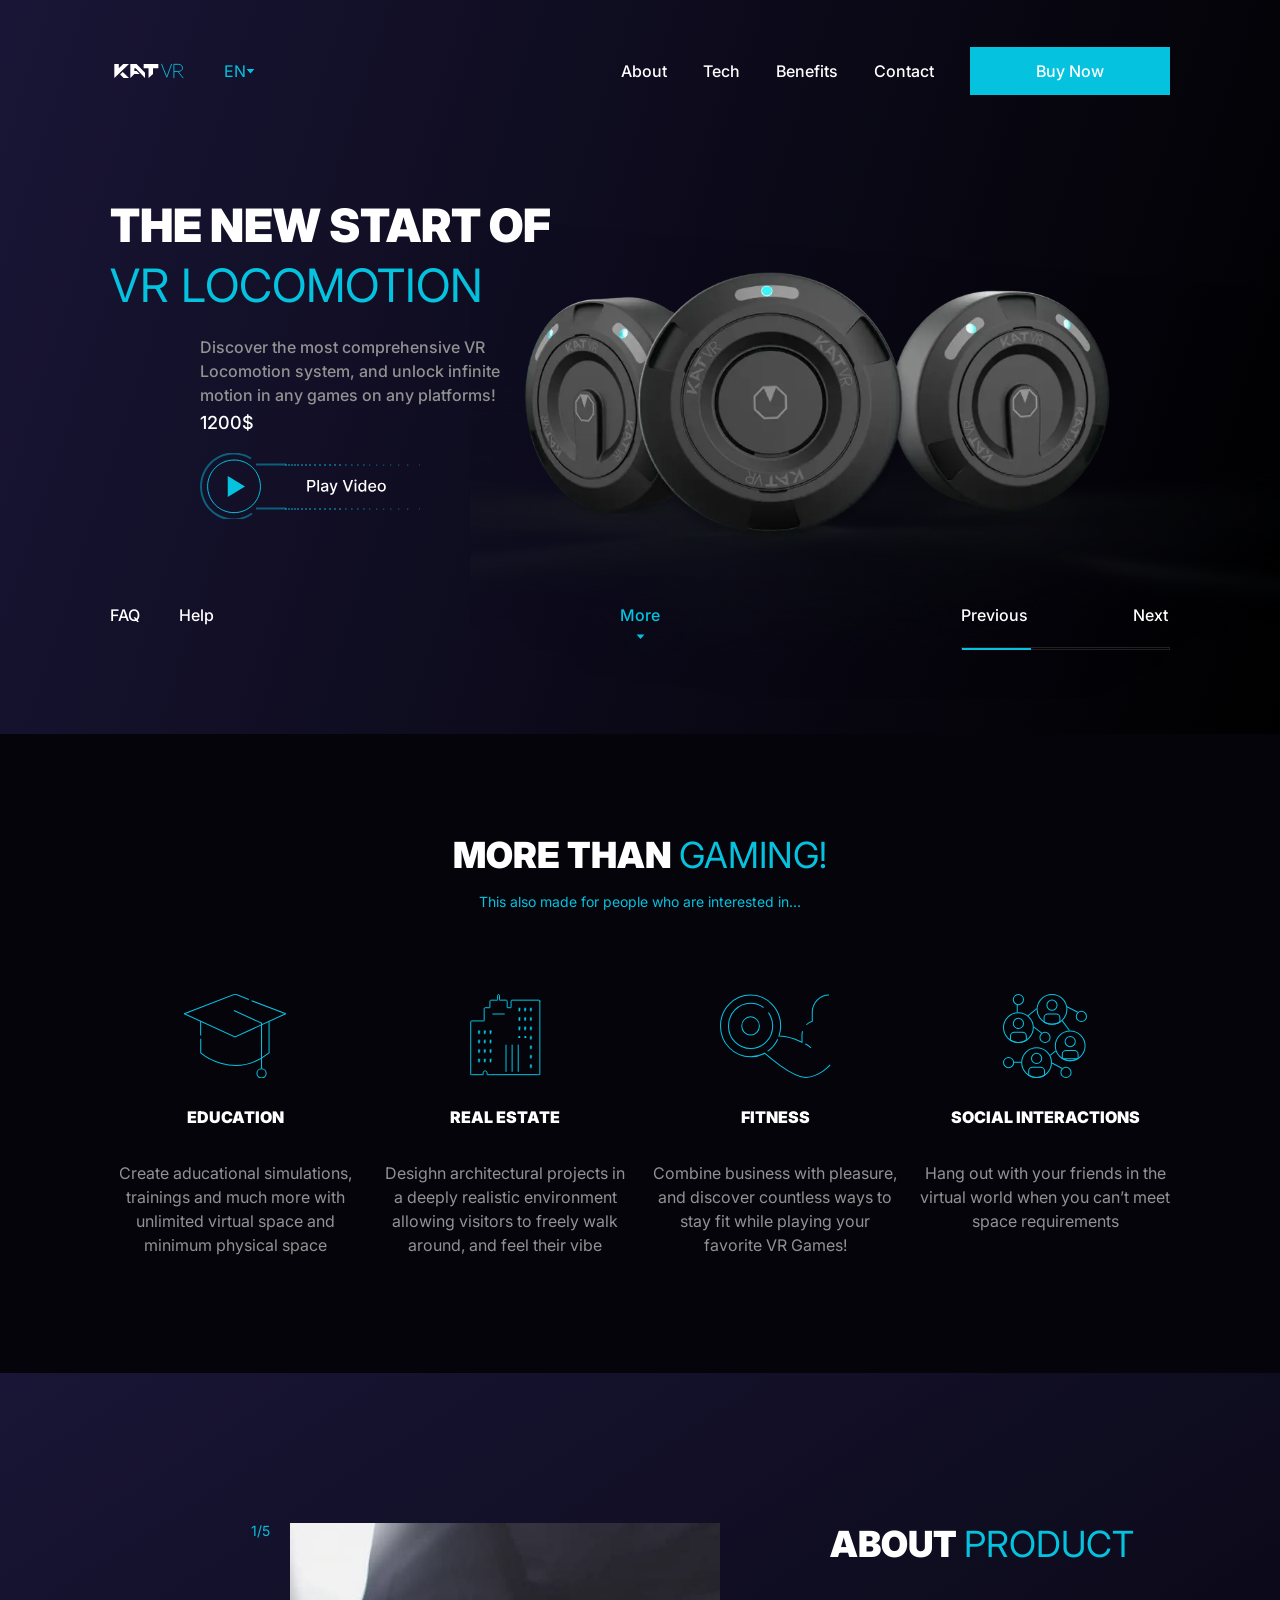
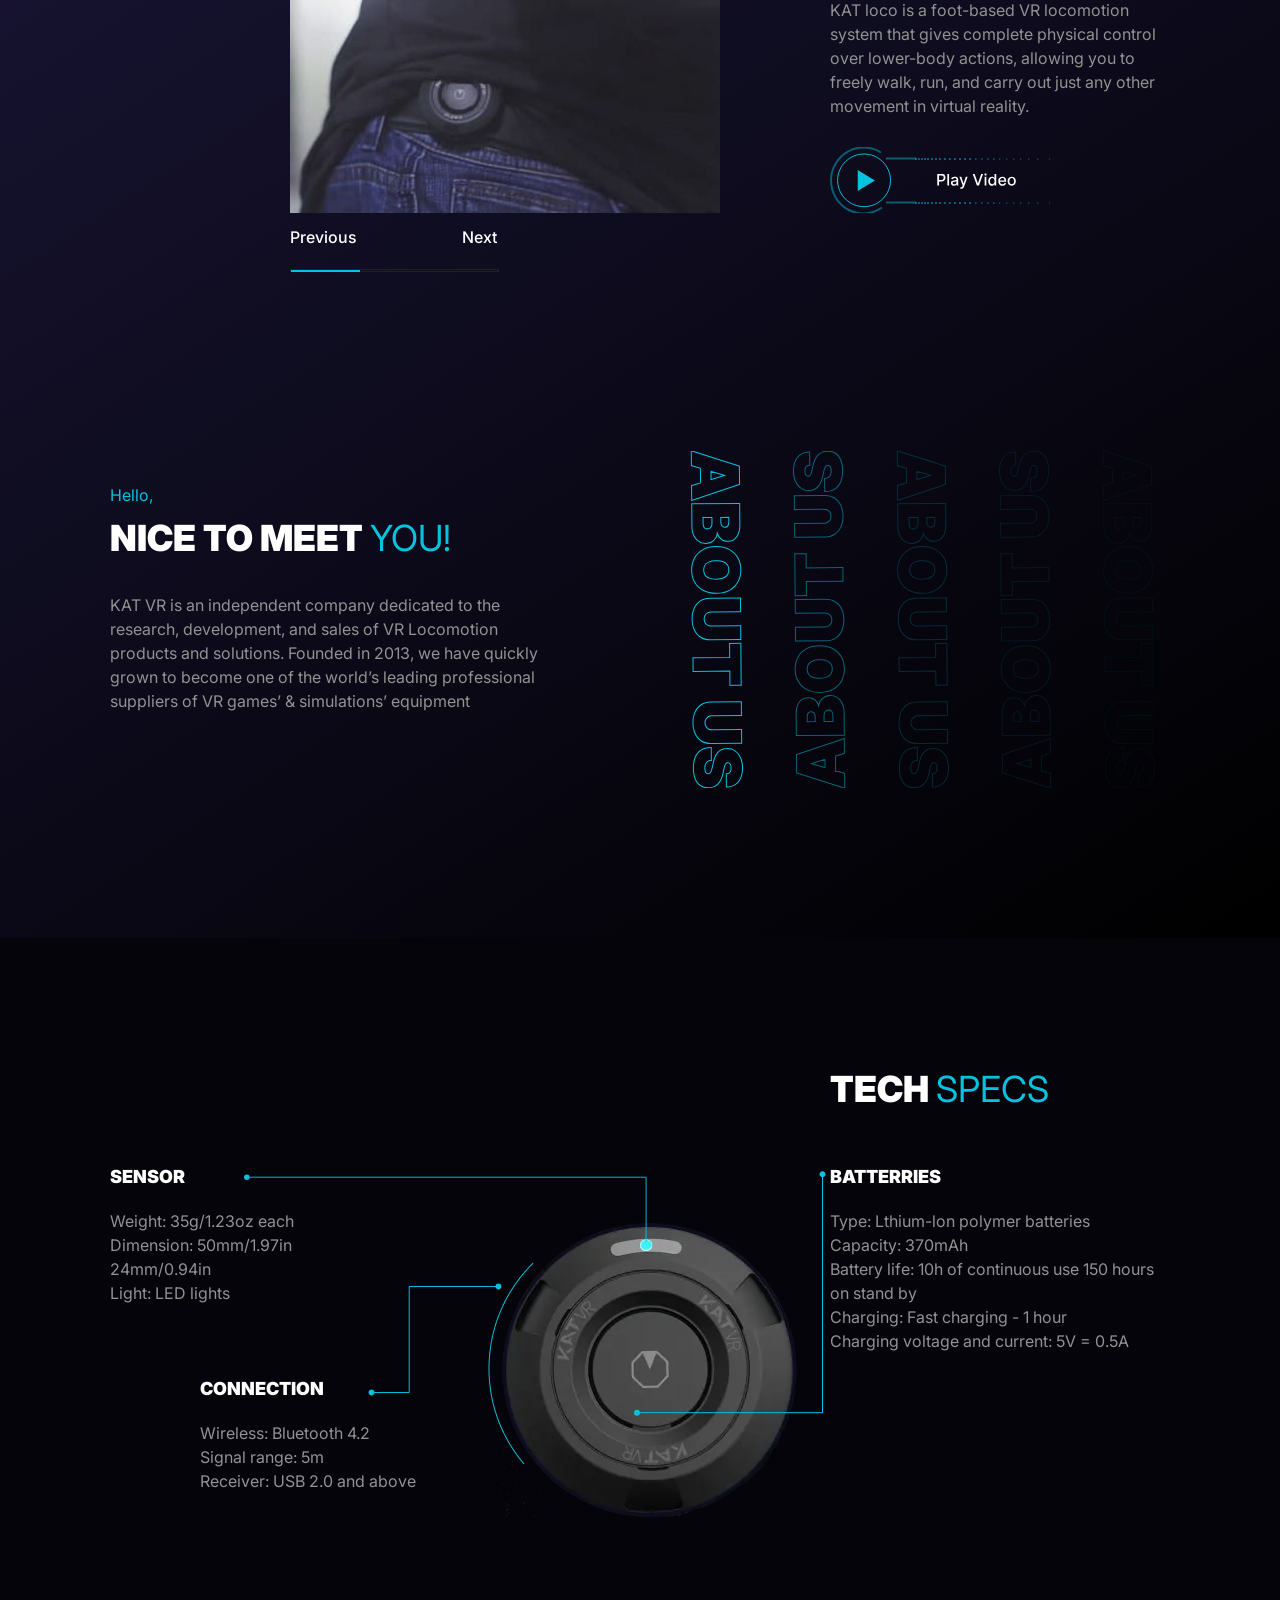
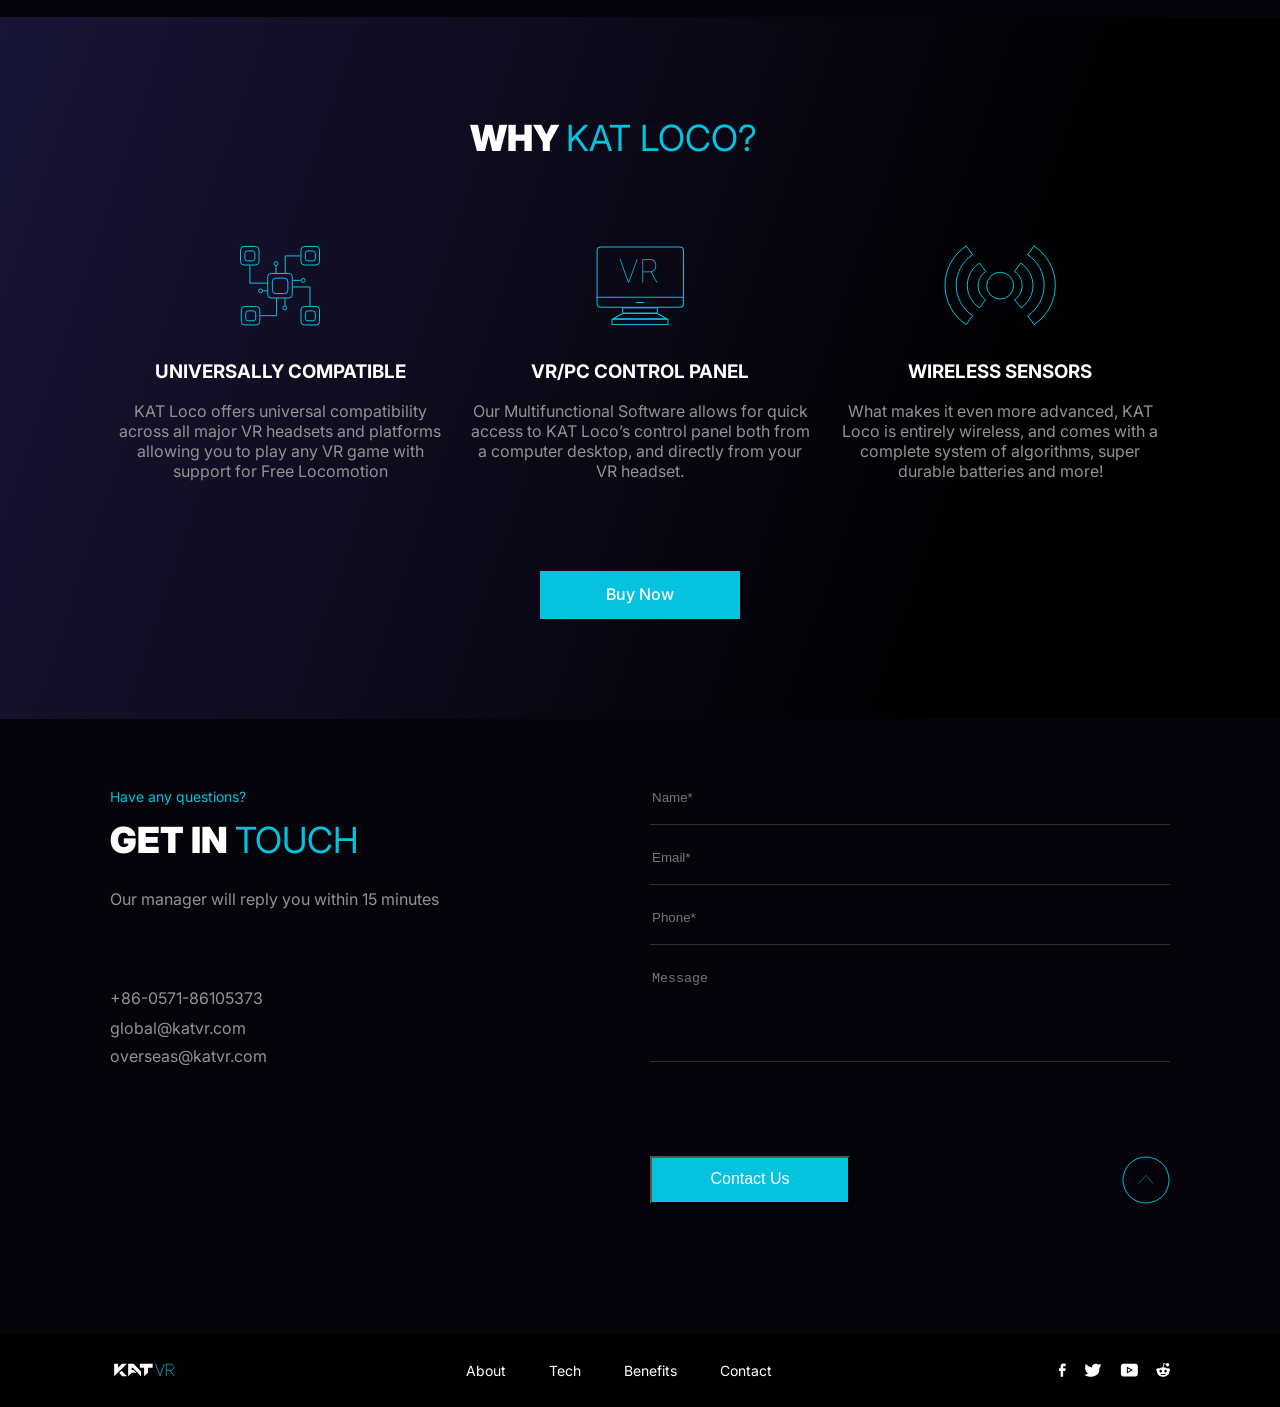
==== commit 1e2b4d87: "make build" ====
--- a/index.html
+++ b/index.html
@@ -1 +1 @@
-<!doctype html><html lang="en" class="page"><head><meta charset="UTF-8"><meta name="viewport" content="width=device-width, initial-scale=1.0"><title>KateVR</title><link rel="icon shortcut" href="logo.41d137af.svg"><link rel="preconnect" href="https://fonts.googleapis.com"><link rel="preconnect" href="https://fonts.gstatic.com"><link href="https://fonts.googleapis.com/css2?family=Inter:ital,opsz,wght@0,14..32,100..900;1,14..32,100..900&display=swap" rel="stylesheet"><link rel="stylesheet" href="main.8156714e.css"></head><body class="page__body"> <header class="header" id="header"> <div class="container"> <div class="header__top"> <div class="header__top-bar top-bar"> <div class="top-bar__left"> <a href="index.html" class="top-bar__logo"> <img src="logo.41d137af.svg" alt="KateVR" class="top-bar__logo-img"> </a> <a href="#lang" class="top-bar__lang"> EN <img src="lang-arrow.3261b894.svg" alt="arrow" class="dropdown__button-img"> </a> </div> <nav class="nav top-bar__nav"> <ul class="nav__list"> <li class="nav__item top-bar__item"> <a href="#" class="nav__link"> About </a> </li> <li class="nav__item top-bar__item"> <a href="#" class="nav__link"> Tech </a> </li> <li class="nav__item top-bar__item"> <a href="#" class="nav__link"> Benefits </a> </li> <li class="nav__item top-bar__item"> <a href="#" class="nav__link"> Contact </a> </li> <li class="nav__item top-bar__item"> <a href="#" class="buy nav__link nav__link--buy"> Buy Now </a> </li> <li class="nav__item top-bar__item"> <a href="#menu" class="nav__link top-bar__menu"> <img src="burger-menu.7482d771.svg" alt="burger menu" class="top-bar__menu"> </a> </li> </ul> </nav> </div> <img src="katvr.eddd8e61.png" alt="KateVR" class="header__img"> <h1 class="header__title"> THE NEW START OF <br> <span class="span">VR LOCOMOTION</span> </h1> <p class="header__desc"> Discover the most comprehensive VR Locomotion system, and unlock infinite motion in any games on any platforms! </p> <h4 class="header__price">1200$</h4> <a href="#video" class="header__play play"></a> <div class="bottom header__bottom"> <nav class="bottom__nav nav"> <ul class="bottom__list nav__list"> <div class="bottom__left"> <li class="bottom__item nav__item"> <a href="#" class="bottom__link nav__link"> FAQ </a> </li> <li class="bottom__item nav__item"> <a href="#help" class="bottom__link nav__link"> Help </a> </li> </div> <div class="bottom__center"> <li class="bottom__item nav__item"> <a href="#" class="bottom__link bottom__link--more nav__link"> More <img src="arrow.3261b894.svg" alt="arrow" class="bottom__link-img"> </a> </li> </div> <div class="bottom__right cycle"> <div class="cycle__buttons"> <li class="bottom__item nav__item"> <a href="#" class="bottom__link cycle__button cycle__button--inaccessible nav__link"> Previous </a> </li> <li class="bottom__item nav__item"> <a href="#" class="bottom__link cycle__button nav__link"> Next </a> </li> </div> <div class="cycle__line"> <div class="cycle__current"></div> </div> </div> </ul> </nav> </div> </div> </div> <a href="#" class="buy page__buy"> Buy Now </a> </header> <aside class="lang menu page__menu" id="lang"> <div class="lang__top menu__top"> <div class="container"> <div class="lang__top-bar top-bar"> <a href="#" class="top-bar__back"> <img src="arrow.5b9c2a75.svg" alt="back arrow" class="top-bar__back-img"> </a> </div> </div> <nav class="menu__nav nav"> <ul class="menu__list nav__list"> <li class="menu__item nav__item"> <a href="#" class="menu__link nav__link"> English </a> </li> <li class="menu__item nav__item"> <a href="#" class="menu__link nav__link"> Arabic </a> </li> <li class="menu__item nav__item"> <a href="#" class="menu__link nav__link"> Chinese (Simplified) </a> </li> <li class="menu__item nav__item"> <a href="#" class="menu__link nav__link"> Chinese (Traditional) </a> </li> <li class="menu__item nav__item"> <a href="#" class="menu__link nav__link"> French </a> </li> <li class="menu__item nav__item"> <a href="#" class="menu__link nav__link"> German </a> </li> <li class="menu__item nav__item"> <a href="#" class="menu__link nav__link"> Italian </a> </li> <li class="menu__item nav__item"> <a href="#" class="menu__link nav__link"> Polish </a> </li> <li class="menu__item nav__item"> <a href="#" class="menu__link nav__link"> Russian </a> </li> <li class="menu__item nav__item"> <a href="#" class="menu__link nav__link"> Ukrainian </a> </li> </ul> </nav> </div> <div class="menu__bottom"></div> </aside> <aside class="menu page__menu" id="menu"> <div class="menu__top"> <div class="container"> <div class="menu__top-bar top-bar"> <a href="#" class="top-bar__cross"> <img src="cross.4dbf2d62.svg" alt="cross" class="top-bar__cross-img"> </a> </div> </div> <nav class="menu__nav nav"> <ul class="menu__list nav__list"> <li class="menu__item nav__item"> <a href="#" class="menu__link nav__link"> About </a> </li> <li class="menu__item nav__item"> <a href="#" class="menu__link nav__link"> Tech </a> </li> <li class="menu__item nav__item"> <a href="#" class="menu__link nav__link"> Benefits </a> </li> <li class="menu__item nav__item"> <a href="#" class="menu__link nav__link"> Contact </a> </li> <li class="menu__item nav__item"> <a href="#lang" class="menu__link nav__link"> Language </a> </li> <li class="menu__item nav__item"> <a href="#" class="menu__link nav__link"> FAQ </a> </li> <li class="menu__item nav__item"> <a href="#help" class="menu__link nav__link"> Help </a> </li> </ul> </nav> </div> <div class="menu__bottom"></div> </aside> <aside class="help menu page__menu" id="help"> <div class="menu__top"> <div class="container"> <div class="menu__top-bar top-bar"> <a href="#" class="top-bar__cross"> <img src="cross.4dbf2d62.svg" alt="cross" class="top-bar__cross-img"> </a> </div> <div class="help__content"> <h2 class="help__title"> HOW CAN WE <span class="span">HELP</span> YOU? </h2> <p class="help__desc"> Welcome to our help center. Our goal is to make the process of getting acquainted and purchase as easy and pleasant as possible. Need help with your KAT VR loco product? Many product questions can be resolved by reviewing our Product Support <a href="#" class="help__link"> FAQs </a> . <br> <br> Please also feel free to <a href="#" class="help__link"> Contact Us </a> directly should you need anything further. We’re happy to help. </p> <nav class="help__nav"> <ul class="help__list"> <li class="help__item"> <a href="#" class="help__link"> Instruction manual </a> </li> <li class="help__item"> <a href="#" class="help__link"> Where to go for a warranty </a> </li> <li class="help__item"> <a href="#" class="help__link"> Service Policy </a> </li> </ul> </nav> <div class="contacts help__contacts"> <a href="tel:+86057186105373" class="contacts__contact help__contact"> +86-0571-86105373 </a> <div class="contacts__emails help__emails"> <a href="mailto:global@katvr.com" class="contacts__contact help__contact"> global@katvr.com </a> <a href="mailto:overseas@katvr.com" class="contacts__contact help__contact"> overseas@katvr.com </a> </div> </div> </div> </div> </div> <div class="menu__bottom"></div> </aside> <aside class="menu page__menu video" id="video"> <div class="video__border"> <div class="container"> <div class="menu__top-bar top-bar"> <a href="#" class="top-bar__cross"> <img src="cross.4dbf2d62.svg" alt="cross" class="top-bar__cross-img"> </a> </div> </div> </div> <iframe class="video__iframe" src="https://www.youtube.com/embed/0i90ofcGBY8?si=1PqNB7y_t0RyFOdL"></iframe> </aside> <main class="main"> <section class="details"> <div class="container"> <div class="details__content"> <h2 class="details__title"> MORE THAN <span class="span">GAMING!</span> </h2> <p class="details__desc"> This also made for people who are interested in... </p> <div class="details__block"> <div class="detail details__detail"> <img src="education.dec83b2a.svg" alt="education" class="detail__img"> <h3 class="detail__title">EDUCATION</h3> <p class="detail__desc"> Create aducational simulations, trainings and much more with unlimited virtual space and minimum physical space </p> </div> <div class="detail details__detail"> <img src="real-estate.3ffa3dbe.svg" alt="real estate" class="detail__img"> <h3 class="detail__title">REAL ESTATE</h3> <p class="detail__desc"> Desighn architectural projects in a deeply realistic environment allowing visitors to freely walk around, and feel their vibe </p> </div> <div class="detail details__detail"> <img src="fitness.2fa05234.svg" alt="fitness" class="detail__img"> <h3 class="detail__title">FITNESS</h3> <p class="detail__desc"> Combine business with pleasure, and discover countless ways to stay fit while playing your favorite VR Games! </p> </div> <div class="detail details__detail"> <img src="social-interactions.509f36b7.svg" alt="social interactions" class="detail__img"> <h3 class="detail__title">SOCIAL INTERACTIONS</h3> <p class="detail__desc"> Hang out with your friends in the virtual world when you can’t meet space requirements </p> </div> </div> </div> </div> </section> <section class="about"> <div class="container"> <div class="about__content"> <h2 class="about__title about__title--1"> ABOUT <span class="span">PRODUCT</span> </h2> <p class="about__counter">1/5</p> <img src="image.d4550b53.png" alt="KateVR on belt" class="about__img"> <div class="about__cycle-block cycle"> <div class="cycle__buttons"> <a href="#" class="about__cycle-button cycle__button cycle__button--inaccessible"> Previous </a> <a href="#" class="about__cycle-button cycle__button"> Next </a> </div> <div class="cycle__line"><div class="cycle__current"></div></div> </div> <p class="about__desc about__desc--1"> KAT loco is a foot-based VR locomotion system that gives complete physical control over lower-body actions, allowing you to freely walk, run, and carry out just any other movement in virtual reality. </p> <a href="#video" class="about__play play"></a> <p class="about__pre-title">Hello,</p> <h2 class="about__title about__title--2"> NICE TO MEET <span class="span">YOU!</span> </h2> <p class="about__desc about__desc--2"> KAT VR is an independent company dedicated to the research, development, and sales of VR Locomotion products and solutions. Founded in 2013, we have quickly grown to become one of the world’s leading professional suppliers of VR games’ & simulations’ equipment </p> <div class="about__about-us-block"> <img src="about-us.43370a8c.svg" alt="about-us" class="about__about-us-img about__about-us-img--1"> <img src="about-us.43370a8c.svg" alt="about-us" class="about__about-us-img about__about-us-img--2 about__about-us-img--rotate"> <img src="about-us.43370a8c.svg" alt="about-us" class="about__about-us-img about__about-us-img--3"> <img src="about-us.43370a8c.svg" alt="about-us" class="about__about-us-img about__about-us-img--4 about__about-us-img--rotate"> <img src="about-us.43370a8c.svg" alt="about-us" class="about__about-us-img about__about-us-img--5"> <img src="about-us.43370a8c.svg" alt="about-us" class="about__about-us-img about__about-us-img--6 about__about-us-img--rotate"> <img src="about-us.43370a8c.svg" alt="about-us" class="about__about-us-img about__about-us-img--7"> </div> </div> </div> </section> <section class="specs"> <div class="container"> <div class="specs__content"> <h2 class="specs__title"> TECH <span class="span">SPECS</span> </h2> <div class="spec spec--sensor specs__spec"> <h3 class="spec__title">SENSOR</h3> <p class="spec__desc"> Weight: 35g/1.23oz each <br> Dimension: 50mm/1.97in <br> 24mm/0.94in <br> Light: LED lights </p> </div> <div class="spec spec--batterries specs__spec"> <h3 class="spec__title">BATTERRIES</h3> <p class="spec__desc"> Type: Lthium-lon polymer batteries <br> Capacity: 370mAh <br> Battery life: 10h of continuous use 150 hours on stand by <br> Charging: Fast charging - 1 hour <br> Charging voltage and current: 5V = 0.5A </p> </div> <div class="spec spec--connection specs__spec"> <h3 class="spec__title">CONNECTION</h3> <p class="spec__desc"> Wireless: Bluetooth 4.2 <br> Signal range: 5m <br> Receiver: USB 2.0 and above </p> </div> <div class="dropdown dropdown--sensor"> <div class="dropdown__inner"> <button href="#" type="button" class="dropdown__icon"></button> <div class="dropdown__content"> <h3 class="dropdown__title">SENSOR</h3> <p class="dropdown__desc"> Weight: 35g/1.23oz each <br> Dimension: 50mm/1.97in <br> 24mm/0.94in <br> Light: LED lights </p> </div> </div> </div> <div class="dropdown dropdown--batteries"> <div class="dropdown__inner"> <button href="#" type="button" class="dropdown__icon"></button> <div class="dropdown__content"> <h3 class="dropdown__title">BATTERRIES</h3> <p class="dropdown__desc"> Type: Lthium-lon polymer batteries <br> Capacity: 370mAh <br> Battery life: 10h of continuous use 150 hours on stand by <br> Charging: Fast charging - 1 hour <br> Charging voltage and current: 5V = 0.5A </p> </div> </div> </div> <div class="dropdown dropdown--connection"> <div class="dropdown__inner"> <button href="#" type="button" class="dropdown__icon"></button> <div class="dropdown__content"> <h3 class="dropdown__title">CONNECTION</h3> <p class="dropdown__desc"> Wireless: Bluetooth 4.2 <br> Signal range: 5m <br> Receiver: USB 2.0 and above </p> </div> </div> </div> </div> </div> </section> <section class="whys"> <div class="container"> <div class="whys__content"> <h2 class="whys__title"> WHY <span class="span">KAT LOCO?</span> </h2> <div class="why whys__why"> <img src="universally-compatible.6d434466.svg" alt="universally-compatible" class="why__img"> <h3 class="why__title">UNIVERSALLY COMPATIBLE</h3> <p class="why__desc"> KAT Loco offers universal compatibility across all major VR headsets and platforms allowing you to play any VR game with support for Free Locomotion </p> </div> <div class="why whys__why"> <img src="control-panel.2aaffc62.svg" alt="control-panel" class="why__img"> <h3 class="why__title">VR/PC CONTROL PANEL</h3> <p class="why__desc"> Our Multifunctional Software allows for quick access to KAT Loco’s control panel both from a computer desktop, and directly from your VR headset. </p> </div> <div class="why whys__why"> <img src="wireless-sensors.1dd08883.svg" alt="wireless-sensors" class="why__img"> <h3 class="why__title">WIRELESS SENSORS</h3> <p class="why__desc"> What makes it even more advanced, KAT Loco is entirely wireless, and comes with a complete system of algorithms, super durable batteries and more! </p> </div> <a href="#" class="buy whys__buy"> Buy Now </a> </div> </div> </section> <section class="contact-us"> <div class="container"> <div class="contact-us__content"> <p class="contact-us__pre-title">Have any questions?</p> <h3 class="contact-us__title"> GET IN <span class="span">TOUCH</span> </h3> <form onsubmit="this.reset(); return false;" id="form" action="#" method="post" class="contact-us__form"> <input type="text" class="contact-us__input" placeholder="Name*" required> <input type="email" class="contact-us__input" placeholder="Email*" required> <input type="number" class="contact-us__input" placeholder="Phone*" required> <textarea class="contact-us__message" placeholder="Message" required></textarea> </form> <button type="submit" form="form" class="contact-us__submit"> Contact Us </button> <a href="#header" class="contact-us__to-top"></a> <p class="contact-us__note"> Our manager will reply you within 15 minutes </p> <div class="contact-us__contacts contacts"> <a href="tel:+86057186105373" class="contact-us__contact contacts__contact"> +86-0571-86105373 </a> <div class="contact-us__emails contacts__emails"> <a href="mailto:global@katvr.com" class="contact-us__contact contacts__contact"> global@katvr.com </a> <a href="mailto:overseas@katvr.com" class="contact-us__contact contacts__contact"> overseas@katvr.com </a> </div> </div> </div> </div> </section> </main> <footer class="footer"> <div class="container"> <div class="footer__content"> <a href="index.html" class="footer__logo"> <img src="logo.41d137af.svg" alt="KateVR" class="footer__logo-img"> </a> <nav class="footer__nav nav"> <ul class="footer__list"> <li class="footer__link nav__item"> <a href="#" class="footer__link nav__link"> About </a> </li> <li class="footer__link nav__item"> <a href="#" class="footer__link nav__link"> Tech </a> </li> <li class="footer__link nav__item"> <a href="#" class="footer__link nav__link"> Benefits </a> </li> <li class="footer__link nav__item"> <a href="#" class="footer__link nav__link"> Contact </a> </li> </ul> </nav> <div class="contacts footer__contacts"> <a href="tel:+86057186105373" class="contacts__contact footer__contact"> +86-0571-86105373 </a> <a href="mailto:global@katvr.com" class="contacts__contact footer__contact"> global@katvr.com </a> <a href="mailto:overseas@katvr.com" class="contacts__contact footer__contact"> overseas@katvr.com </a> </div> <div class="footer__socials"> <a href="#" class="footer__social"> <img src="facebook.9e525aa9.svg" alt="facebook" class="footer__social-img"> </a> <a href="#" class="footer__social"> <img src="twitter.266cdc85.svg" alt="twitter" class="footer__social-img"> </a> <a href="#" class="footer__social"> <img src="youtube.3b3d4146.svg" alt="youtube" class="footer__social-img"> </a> <a href="#" class="footer__social"> <img src="reddit.5dbee7d1.svg" alt="reddit" class="footer__social-img"> </a> </div> </div> </div> </footer> <script src="main.31275738.js"></script> </body></html>+<!doctype html><html lang="en" class="page"><head><meta charset="UTF-8"><meta name="viewport" content="width=device-width, initial-scale=1.0"><title>KateVR</title><link rel="icon shortcut" href="logo.41d137af.svg"><link rel="preconnect" href="https://fonts.googleapis.com"><link rel="preconnect" href="https://fonts.gstatic.com"><link href="https://fonts.googleapis.com/css2?family=Inter:ital,opsz,wght@0,14..32,100..900;1,14..32,100..900&display=swap" rel="stylesheet"><link rel="stylesheet" href="main.0b8b5833.css"></head><body class="page__body"> <header class="header" id="header"> <div class="container"> <div class="header__top"> <div class="header__top-bar top-bar"> <div class="top-bar__left"> <a href="index.html" class="top-bar__logo"> <img src="logo.41d137af.svg" alt="KateVR" class="top-bar__logo-img"> </a> <a href="#lang" class="top-bar__lang"> EN <img src="lang-arrow.3261b894.svg" alt="arrow" class="dropdown__button-img"> </a> </div> <nav class="nav top-bar__nav"> <ul class="nav__list"> <li class="nav__item top-bar__item"> <a href="#" class="nav__link"> About </a> </li> <li class="nav__item top-bar__item"> <a href="#" class="nav__link"> Tech </a> </li> <li class="nav__item top-bar__item"> <a href="#" class="nav__link"> Benefits </a> </li> <li class="nav__item top-bar__item"> <a href="#" class="nav__link"> Contact </a> </li> <li class="nav__item top-bar__item"> <a href="#" class="buy nav__link nav__link--buy"> Buy Now </a> </li> <li class="nav__item top-bar__item"> <a href="#menu" class="nav__link top-bar__menu"> <img src="burger-menu.7482d771.svg" alt="burger menu" class="top-bar__menu"> </a> </li> </ul> </nav> </div> <img src="katvr.34467a62.png" alt="KateVR" class="header__img"> <h1 class="header__title"> THE NEW START OF <br> <span class="span">VR LOCOMOTION</span> </h1> <p class="header__desc"> Discover the most comprehensive VR Locomotion system, and unlock infinite motion in any games on any platforms! </p> <h4 class="header__price">1200$</h4> <a href="#video" class="header__play play"></a> <div class="bottom header__bottom"> <nav class="bottom__nav nav"> <ul class="bottom__list nav__list"> <div class="bottom__left"> <li class="bottom__item nav__item"> <a href="#" class="bottom__link nav__link"> FAQ </a> </li> <li class="bottom__item nav__item"> <a href="#help" class="bottom__link nav__link"> Help </a> </li> </div> <div class="bottom__center"> <li class="bottom__item nav__item"> <a href="#" class="bottom__link bottom__link--more nav__link"> More <img src="arrow.3261b894.svg" alt="arrow" class="bottom__link-img"> </a> </li> </div> <div class="bottom__right cycle"> <div class="cycle__buttons"> <li class="bottom__item nav__item"> <a href="#" class="bottom__link cycle__button cycle__button--inaccessible nav__link"> Previous </a> </li> <li class="bottom__item nav__item"> <a href="#" class="bottom__link cycle__button nav__link"> Next </a> </li> </div> <div class="cycle__line"> <div class="cycle__current"></div> </div> </div> </ul> </nav> </div> </div> </div> <a href="#" class="buy page__buy"> Buy Now </a> </header> <aside class="lang menu page__menu" id="lang"> <div class="lang__top menu__top"> <div class="container"> <div class="lang__top-bar top-bar"> <a href="#" class="top-bar__back"> <img src="arrow.5b9c2a75.svg" alt="back arrow" class="top-bar__back-img"> </a> </div> </div> <nav class="menu__nav nav"> <ul class="menu__list nav__list"> <li class="menu__item nav__item"> <a href="#" class="menu__link nav__link"> English </a> </li> <li class="menu__item nav__item"> <a href="#" class="menu__link nav__link"> Arabic </a> </li> <li class="menu__item nav__item"> <a href="#" class="menu__link nav__link"> Chinese (Simplified) </a> </li> <li class="menu__item nav__item"> <a href="#" class="menu__link nav__link"> Chinese (Traditional) </a> </li> <li class="menu__item nav__item"> <a href="#" class="menu__link nav__link"> French </a> </li> <li class="menu__item nav__item"> <a href="#" class="menu__link nav__link"> German </a> </li> <li class="menu__item nav__item"> <a href="#" class="menu__link nav__link"> Italian </a> </li> <li class="menu__item nav__item"> <a href="#" class="menu__link nav__link"> Polish </a> </li> <li class="menu__item nav__item"> <a href="#" class="menu__link nav__link"> Russian </a> </li> <li class="menu__item nav__item"> <a href="#" class="menu__link nav__link"> Ukrainian </a> </li> </ul> </nav> </div> <div class="menu__bottom"></div> </aside> <aside class="menu page__menu" id="menu"> <div class="menu__top"> <div class="container"> <div class="menu__top-bar top-bar"> <a href="#" class="top-bar__cross"> <img src="cross.4dbf2d62.svg" alt="cross" class="top-bar__cross-img"> </a> </div> </div> <nav class="menu__nav nav"> <ul class="menu__list nav__list"> <li class="menu__item nav__item"> <a href="#" class="menu__link nav__link"> About </a> </li> <li class="menu__item nav__item"> <a href="#" class="menu__link nav__link"> Tech </a> </li> <li class="menu__item nav__item"> <a href="#" class="menu__link nav__link"> Benefits </a> </li> <li class="menu__item nav__item"> <a href="#" class="menu__link nav__link"> Contact </a> </li> <li class="menu__item nav__item"> <a href="#lang" class="menu__link nav__link"> Language </a> </li> <li class="menu__item nav__item"> <a href="#" class="menu__link nav__link"> FAQ </a> </li> <li class="menu__item nav__item"> <a href="#help" class="menu__link nav__link"> Help </a> </li> </ul> </nav> </div> <div class="menu__bottom"></div> </aside> <aside class="help menu page__menu" id="help"> <div class="menu__top"> <div class="container"> <div class="menu__top-bar top-bar"> <a href="#" class="top-bar__cross"> <img src="cross.4dbf2d62.svg" alt="cross" class="top-bar__cross-img"> </a> </div> <div class="help__content"> <h2 class="help__title"> HOW CAN WE <span class="span">HELP</span> YOU? </h2> <p class="help__desc"> Welcome to our help center. Our goal is to make the process of getting acquainted and purchase as easy and pleasant as possible. Need help with your KAT VR loco product? Many product questions can be resolved by reviewing our Product Support <a href="#" class="help__link"> FAQs </a> . <br> <br> Please also feel free to <a href="#" class="help__link"> Contact Us </a> directly should you need anything further. We’re happy to help. </p> <nav class="help__nav"> <ul class="help__list"> <li class="help__item"> <a href="#" class="help__link"> Instruction manual </a> </li> <li class="help__item"> <a href="#" class="help__link"> Where to go for a warranty </a> </li> <li class="help__item"> <a href="#" class="help__link"> Service Policy </a> </li> </ul> </nav> <div class="contacts help__contacts"> <a href="tel:+86057186105373" class="contacts__contact help__contact"> +86-0571-86105373 </a> <div class="contacts__emails help__emails"> <a href="mailto:global@katvr.com" class="contacts__contact help__contact"> global@katvr.com </a> <a href="mailto:overseas@katvr.com" class="contacts__contact help__contact"> overseas@katvr.com </a> </div> </div> </div> </div> </div> <div class="menu__bottom"></div> </aside> <aside class="menu page__menu video" id="video"> <div class="video__border"> <div class="container"> <div class="menu__top-bar top-bar"> <a href="#" class="top-bar__cross"> <img src="cross.4dbf2d62.svg" alt="cross" class="top-bar__cross-img"> </a> </div> </div> </div> <iframe class="video__iframe" src="https://www.youtube.com/embed/0i90ofcGBY8?si=1PqNB7y_t0RyFOdL"></iframe> </aside> <main class="main"> <section class="details"> <div class="container"> <div class="details__content"> <h2 class="details__title"> MORE THAN <span class="span">GAMING!</span> </h2> <p class="details__desc"> This also made for people who are interested in... </p> <div class="details__block"> <div class="detail details__detail"> <img src="education.dec83b2a.svg" alt="education" class="detail__img"> <h3 class="detail__title">EDUCATION</h3> <p class="detail__desc"> Create aducational simulations, trainings and much more with unlimited virtual space and minimum physical space </p> </div> <div class="detail details__detail"> <img src="real-estate.3ffa3dbe.svg" alt="real estate" class="detail__img"> <h3 class="detail__title">REAL ESTATE</h3> <p class="detail__desc"> Desighn architectural projects in a deeply realistic environment allowing visitors to freely walk around, and feel their vibe </p> </div> <div class="detail details__detail"> <img src="fitness.2fa05234.svg" alt="fitness" class="detail__img"> <h3 class="detail__title">FITNESS</h3> <p class="detail__desc"> Combine business with pleasure, and discover countless ways to stay fit while playing your favorite VR Games! </p> </div> <div class="detail details__detail"> <img src="social-interactions.509f36b7.svg" alt="social interactions" class="detail__img"> <h3 class="detail__title">SOCIAL INTERACTIONS</h3> <p class="detail__desc"> Hang out with your friends in the virtual world when you can’t meet space requirements </p> </div> </div> </div> </div> </section> <section class="about"> <div class="container"> <div class="about__content"> <h2 class="about__title about__title--1"> ABOUT <span class="span">PRODUCT</span> </h2> <p class="about__counter">1/5</p> <img src="image.848ee3c4.png" alt="KateVR on belt" class="about__img"> <div class="about__cycle-block cycle"> <div class="cycle__buttons"> <a href="#" class="about__cycle-button cycle__button cycle__button--inaccessible"> Previous </a> <a href="#" class="about__cycle-button cycle__button"> Next </a> </div> <div class="cycle__line"><div class="cycle__current"></div></div> </div> <p class="about__desc about__desc--1"> KAT loco is a foot-based VR locomotion system that gives complete physical control over lower-body actions, allowing you to freely walk, run, and carry out just any other movement in virtual reality. </p> <a href="#video" class="about__play play"></a> <p class="about__pre-title">Hello,</p> <h2 class="about__title about__title--2"> NICE TO MEET <span class="span">YOU!</span> </h2> <p class="about__desc about__desc--2"> KAT VR is an independent company dedicated to the research, development, and sales of VR Locomotion products and solutions. Founded in 2013, we have quickly grown to become one of the world’s leading professional suppliers of VR games’ & simulations’ equipment </p> <div class="about__about-us-block"> <img src="about-us.43370a8c.svg" alt="about-us" class="about__about-us-img about__about-us-img--1"> <img src="about-us.43370a8c.svg" alt="about-us" class="about__about-us-img about__about-us-img--2 about__about-us-img--rotate"> <img src="about-us.43370a8c.svg" alt="about-us" class="about__about-us-img about__about-us-img--3"> <img src="about-us.43370a8c.svg" alt="about-us" class="about__about-us-img about__about-us-img--4 about__about-us-img--rotate"> <img src="about-us.43370a8c.svg" alt="about-us" class="about__about-us-img about__about-us-img--5"> <img src="about-us.43370a8c.svg" alt="about-us" class="about__about-us-img about__about-us-img--6 about__about-us-img--rotate"> <img src="about-us.43370a8c.svg" alt="about-us" class="about__about-us-img about__about-us-img--7"> </div> </div> </div> </section> <section class="specs"> <div class="container"> <div class="specs__content"> <h2 class="specs__title"> TECH <span class="span">SPECS</span> </h2> <div class="spec spec--sensor specs__spec"> <h3 class="spec__title">SENSOR</h3> <p class="spec__desc"> Weight: 35g/1.23oz each <br> Dimension: 50mm/1.97in <br> 24mm/0.94in <br> Light: LED lights </p> </div> <div class="spec spec--batterries specs__spec"> <h3 class="spec__title">BATTERRIES</h3> <p class="spec__desc"> Type: Lthium-lon polymer batteries <br> Capacity: 370mAh <br> Battery life: 10h of continuous use 150 hours on stand by <br> Charging: Fast charging - 1 hour <br> Charging voltage and current: 5V = 0.5A </p> </div> <div class="spec spec--connection specs__spec"> <h3 class="spec__title">CONNECTION</h3> <p class="spec__desc"> Wireless: Bluetooth 4.2 <br> Signal range: 5m <br> Receiver: USB 2.0 and above </p> </div> <div class="dropdown dropdown--sensor"> <div class="dropdown__inner"> <button href="#" type="button" class="dropdown__icon"></button> <div class="dropdown__content"> <h3 class="dropdown__title">SENSOR</h3> <p class="dropdown__desc"> Weight: 35g/1.23oz each <br> Dimension: 50mm/1.97in <br> 24mm/0.94in <br> Light: LED lights </p> </div> </div> </div> <div class="dropdown dropdown--batteries"> <div class="dropdown__inner"> <button href="#" type="button" class="dropdown__icon"></button> <div class="dropdown__content"> <h3 class="dropdown__title">BATTERRIES</h3> <p class="dropdown__desc"> Type: Lthium-lon polymer batteries <br> Capacity: 370mAh <br> Battery life: 10h of continuous use 150 hours on stand by <br> Charging: Fast charging - 1 hour <br> Charging voltage and current: 5V = 0.5A </p> </div> </div> </div> <div class="dropdown dropdown--connection"> <div class="dropdown__inner"> <button href="#" type="button" class="dropdown__icon"></button> <div class="dropdown__content"> <h3 class="dropdown__title">CONNECTION</h3> <p class="dropdown__desc"> Wireless: Bluetooth 4.2 <br> Signal range: 5m <br> Receiver: USB 2.0 and above </p> </div> </div> </div> </div> </div> </section> <section class="whys"> <div class="container"> <div class="whys__content"> <h2 class="whys__title"> WHY <span class="span">KAT LOCO?</span> </h2> <div class="why whys__why"> <img src="universally-compatible.6d434466.svg" alt="universally-compatible" class="why__img"> <h3 class="why__title">UNIVERSALLY COMPATIBLE</h3> <p class="why__desc"> KAT Loco offers universal compatibility across all major VR headsets and platforms allowing you to play any VR game with support for Free Locomotion </p> </div> <div class="why whys__why"> <img src="control-panel.2aaffc62.svg" alt="control-panel" class="why__img"> <h3 class="why__title">VR/PC CONTROL PANEL</h3> <p class="why__desc"> Our Multifunctional Software allows for quick access to KAT Loco’s control panel both from a computer desktop, and directly from your VR headset. </p> </div> <div class="why whys__why"> <img src="wireless-sensors.1dd08883.svg" alt="wireless-sensors" class="why__img"> <h3 class="why__title">WIRELESS SENSORS</h3> <p class="why__desc"> What makes it even more advanced, KAT Loco is entirely wireless, and comes with a complete system of algorithms, super durable batteries and more! </p> </div> <a href="#" class="buy whys__buy"> Buy Now </a> </div> </div> </section> <section class="contact-us"> <div class="container"> <div class="contact-us__content"> <p class="contact-us__pre-title">Have any questions?</p> <h3 class="contact-us__title"> GET IN <span class="span">TOUCH</span> </h3> <form onsubmit="this.reset(); return false;" id="form" action="#" method="post" class="contact-us__form"> <input type="text" name="name" class="contact-us__input" placeholder="Name*" required> <input type="email" name="email" class="contact-us__input" placeholder="Email*" required> <input type="number" name="phone" class="contact-us__input" placeholder="Phone*" required> <textarea name="message" class="contact-us__message" placeholder="Message" required></textarea> </form> <button type="submit" form="form" class="contact-us__submit"> Contact Us </button> <a href="#header" class="contact-us__to-top"></a> <p class="contact-us__note"> Our manager will reply you within 15 minutes </p> <div class="contact-us__contacts contacts"> <a href="tel:+86057186105373" class="contact-us__contact contacts__contact"> +86-0571-86105373 </a> <div class="contact-us__emails contacts__emails"> <a href="mailto:global@katvr.com" class="contact-us__contact contacts__contact"> global@katvr.com </a> <a href="mailto:overseas@katvr.com" class="contact-us__contact contacts__contact"> overseas@katvr.com </a> </div> </div> </div> </div> </section> </main> <footer class="footer"> <div class="container"> <div class="footer__content"> <a href="index.html" class="footer__logo"> <img src="logo.41d137af.svg" alt="KateVR" class="footer__logo-img"> </a> <nav class="footer__nav nav"> <ul class="footer__list"> <li class="footer__link nav__item"> <a href="#" class="footer__link nav__link"> About </a> </li> <li class="footer__link nav__item"> <a href="#" class="footer__link nav__link"> Tech </a> </li> <li class="footer__link nav__item"> <a href="#" class="footer__link nav__link"> Benefits </a> </li> <li class="footer__link nav__item"> <a href="#" class="footer__link nav__link"> Contact </a> </li> </ul> </nav> <div class="contacts footer__contacts"> <a href="tel:+86057186105373" class="contacts__contact footer__contact"> +86-0571-86105373 </a> <a href="mailto:global@katvr.com" class="contacts__contact footer__contact"> global@katvr.com </a> <a href="mailto:overseas@katvr.com" class="contacts__contact footer__contact"> overseas@katvr.com </a> </div> <div class="footer__socials"> <a href="#" class="footer__social"> <img src="facebook.9e525aa9.svg" alt="facebook" class="footer__social-img"> </a> <a href="#" class="footer__social"> <img src="twitter.266cdc85.svg" alt="twitter" class="footer__social-img"> </a> <a href="#" class="footer__social"> <img src="youtube.3b3d4146.svg" alt="youtube" class="footer__social-img"> </a> <a href="#" class="footer__social"> <img src="reddit.5dbee7d1.svg" alt="reddit" class="footer__social-img"> </a> </div> </div> </div> </footer> <script src="main.31275738.js"></script> </body></html>
--- a/main.0b8b5833.css
+++ b/main.0b8b5833.css
@@ -0,0 +1,2 @@
+.container{margin:0 auto;padding-inline:20px}@media (min-width:768px){.container{padding-inline:34px}}@media (min-width:1280px){.container{padding-inline:110px}}@media (min-width:1920px){.container{padding-inline:234px}}.buy{box-sizing:border-box;display:flex;align-items:center;justify-content:center;height:48px;background-color:#05c2df;color:#fff;text-decoration:none;font-size:16px;font-weight:500;line-height:20.8px}.page{scroll-behavior:smooth}.page__body{font-family:Inter,sans-serif;margin:0}.page__menu{box-sizing:border-box;height:100vh;position:fixed;top:0;right:0;left:0;opacity:0;transition:all .3s;transform:translateY(-100%);pointer-events:none}.page__menu:target{z-index:2;opacity:1;transform:translateY(0);pointer-events:all}.page:has(.page__menu:target){overflow:hidden}.page__buy{z-index:1;position:fixed;bottom:3px;left:20px;right:20px}@media (min-width:768px){.page__buy{bottom:30px;left:155px;right:155px}}@media (min-width:1280px){.page__buy{display:none}}h1,h2,h3,h4,h5,h6{color:#fff}p{color:#929292}.top-bar{display:flex;justify-content:space-between;padding-top:20px}@media (min-width:768px){.top-bar{padding-top:30px}}@media (min-width:1280px){.top-bar{padding-top:47px}}.top-bar__logo-img{width:48px;height:10px;display:flex;transition:scale .3s}.top-bar__logo-img:hover{scale:1.2}@media (min-width:768px){.top-bar__logo-img{width:67px;height:14px}}@media (min-width:1280px){.top-bar__logo-img{width:78px;height:16px}}.top-bar__left,.top-bar__nav{display:flex;align-items:center;gap:36px}.top-bar__item:not(:last-child){display:none}@media (min-width:1280px){.top-bar__item:not(:last-child){display:flex}}.top-bar__item:last-child{display:flex}@media (min-width:1280px){.top-bar__item:last-child{display:none}}.top-bar__link{line-height:20.8px}.top-bar__menu{z-index:2;width:20px}@media (min-width:768px){.top-bar__menu{width:30px}}.top-bar__lang{display:none}@media (min-width:1280px){.top-bar__lang{display:flex;text-decoration:none;color:#05c2df;transition:scale .3s}.top-bar__lang:hover{scale:1.2}}.top-bar__back-img{height:17px}.top-bar__cross{display:flex;transition:scale .3s}.top-bar__cross:hover{scale:1.2}.top-bar__cross-img{width:17px}.nav__list{display:flex;align-items:center;gap:36px;padding:0;margin:0;list-style:none}.nav__link{color:#fff;text-decoration:none;font-size:16px;font-weight:500;z-index:2;display:flex;transition:scale .3s}.nav__link:hover{scale:1.2}.nav__link--buy{width:200px}.bottom{display:none}@media (min-width:1280px){.bottom{margin-bottom:84px;display:block;grid-column:1/-1;z-index:2}}@media (min-width:1920px){.bottom{margin-bottom:107px}}.bottom__list{--columns:2;display:grid;column-gap:20px;grid-template-columns:repeat(var(--columns),1fr);align-items:start}@media (min-width:768px){.bottom__list{--columns:6}}@media (min-width:1280px){.bottom__list{--columns:12}}@media (min-width:1920px){.bottom__list{--columns:16}}@media (min-width:1280px){.bottom__left{grid-column:1/4;display:flex;gap:39px}}@media (min-width:1280px){.bottom__center{grid-column:4/10;justify-self:center}}@media (min-width:1920px){.bottom__center{grid-column:4/14}}@media (min-width:1280px){.bottom__right{grid-column:-4/-1;justify-self:end}}.bottom__link{line-height:24px}.bottom__link--more{display:flex;flex-direction:column;align-items:center;gap:7px;color:#05c2df}.span{color:#05c2df;font-weight:400}.play{display:flex;width:220px;height:66.05px;background:url(play-left.6552b51f.svg) 0 no-repeat,url(play-line.5ef23f88.svg) right 10.6px no-repeat,url(play-line.5ef23f88.svg) right 54.6px no-repeat;transition:scale .3s}.play:hover{scale:1.2}.cycle__buttons{display:flex;width:207px;height:34px;justify-content:space-between}.cycle__button{color:#fff;text-decoration:none;font-size:16px;font-weight:500;line-height:24px;display:flex;transition:scale .3s}.cycle__button:hover{scale:1.2}.cycle__button--inaccessible{pointer-events:none;cursor:default}.cycle__line{margin-top:10px;height:1px;width:207px;border:1px solid #212121}.cycle__current{box-sizing:border-box;height:1px;width:69px;border:1px solid #05c2df}.header{background:linear-gradient(107.56deg,#191536,#000);position:relative}.header__top{--columns:2;display:grid;column-gap:20px;grid-template-columns:repeat(var(--columns),1fr)}@media (min-width:768px){.header__top{--columns:6}}@media (min-width:1280px){.header__top{--columns:12}}@media (min-width:1920px){.header__top{--columns:16}}.header__top-bar{grid-column:1/-1}.header__img{position:absolute;top:44px;width:320px;height:172px;object-fit:cover;object-position:center;right:50%;transform:translateX(50%)}@media (min-width:768px){.header__img{top:6px;right:0;transform:translateX(0);width:486px;height:439px}}@media (min-width:1280px){.header__img{top:10px;width:811px;height:688px}}@media (min-width:1920px){.header__img{top:0;width:1150.04px;height:988.41px}}.header__title{margin:187px 0 0;font-size:26px;font-weight:900;line-height:33.8px;grid-column:1/-1}@media (min-width:768px){.header__title{grid-column:1/5;margin-top:54px}}@media (min-width:1280px){.header__title{margin-top:101px;grid-column:1/7;font-size:46px;line-height:59.8px}}@media (min-width:1920px){.header__title{margin-top:232px;font-size:54px;line-height:70.2px}}.header__desc{display:flex;margin:17px 0 0;font-size:16px;font-weight:500;line-height:24px;grid-column:1/-1}@media (min-width:768px){.header__desc{grid-column:1/4;width:340px}}@media (min-width:1280px){.header__desc{grid-column:2/6;margin-top:19px}}@media (min-width:1920px){.header__desc{grid-column:2/7;margin-top:35px;font-size:20px;line-height:30px;width:439px}}.header__price{display:flex;font-size:18px;font-weight:500;line-height:21.78px;justify-content:center;grid-column:1/-1;margin:8px 0 0}@media (min-width:768px){.header__price{justify-content:start;grid-column:1/2;margin-top:10px}}@media (min-width:1280px){.header__price{margin-top:5px;grid-column:2/3}}@media (min-width:1920px){.header__price{margin-top:30px}}.header__play{grid-column:1/-1;margin-block:16px 46px}@media (min-width:768px){.header__play{margin-block:24px 61px}}@media (min-width:1280px){.header__play{grid-column:2/-1;margin-block:20px 84px}}@media (min-width:1920px){.header__play{margin-block:36px 221px}}.video{display:flex;align-items:center;justify-content:center}.video,.video__border{height:100vh;width:100vw}.video__border{z-index:5;position:absolute;background:rgba(0,0,0,.6980392157)}.video__iframe{z-index:6;height:486px;width:876px}@media (min-width:768px){.lang__top-bar{padding-top:34px}}.help__content{display:flex;flex-direction:column;gap:30px}.help__title{margin:0;color:#fff;font-size:21px;font-weight:900;line-height:27.3px}.help__desc{margin:0}.help__desc,.help__link{font-size:16px;font-weight:400;line-height:24px}.help__link{color:#05c2df}.help__contacts,.help__emails,.help__list{display:flex;flex-direction:column}.help__list{list-style:none;padding:0}.menu__top{height:100vh;min-height:568px;background-color:#191536}.menu__top-bar{justify-content:flex-end}@media (min-width:768px){.menu__top-bar{padding-top:34px}}.menu__nav{padding-bottom:26px}.menu__list{flex-direction:column;gap:22px;margin-top:49px;align-items:flex-start}@media (min-width:768px){.menu__list{margin-top:58px}}.menu__item{display:flex;width:100%}.menu__link{font-size:21px;font-weight:500;line-height:27.3px;padding-left:22px;transition:color .3s}@media (min-width:768px){.menu__link{padding-left:152px}}.menu__link:hover{color:#05c2df}.menu__link:nth-child(n):hover{box-sizing:border-box;display:flex;height:49px;width:100%;background-color:#110e25;margin-block:-11px;align-items:center}.menu__bottom{height:calc(100vh - 568px);background:rgba(0,0,0,.6980392157)}.contacts{gap:11px}.contacts__emails{gap:8px}.contacts__contact{text-decoration:none;color:#929292;display:flex;transition:scale .3s}.contacts__contact:hover{scale:1.1}.details{background-color:#05040b;padding-block:50px}@media (min-width:768px){.details{padding-block:70px}}@media (min-width:1280px){.details{padding-block:100px}}@media (min-width:1920px){.details{padding-block:158px}}.details__content{--columns:2;display:grid;column-gap:20px;grid-template-columns:repeat(var(--columns),1fr)}@media (min-width:768px){.details__content{--columns:6}}@media (min-width:1280px){.details__content{--columns:12}}@media (min-width:1920px){.details__content{--columns:16}}.details__title{margin:0 0 12px;grid-column:1/-1;color:#fff;font-size:21px;font-weight:900;line-height:25.41px}@media (min-width:768px){.details__title{justify-self:center}}@media (min-width:1280px){.details__title{font-size:36px;line-height:43.57px;margin-bottom:16px}}.details__desc{grid-column:1/-1;margin:0 0 30px;color:#05c2df;font-size:12px;font-weight:400;line-height:14.52px}@media (min-width:768px){.details__desc{justify-self:center}}@media (min-width:1280px){.details__desc{margin-bottom:83px;font-size:14px;line-height:16.94px}}@media (min-width:1920px){.details__desc{margin-bottom:70px}}.details__block{--columns:2;display:grid;column-gap:20px;grid-template-columns:repeat(var(--columns),1fr);grid-column:1/-1;row-gap:20px}@media (min-width:768px){.details__block{--columns:6}}@media (min-width:1280px){.details__block{--columns:12}}@media (min-width:1920px){.details__block{--columns:16}}@media (min-width:768px){.details__block{row-gap:40px}}.detail{grid-column:1/-1;display:flex;flex-direction:column}@media (min-width:768px){.detail{align-items:center;grid-column:span 3}}@media (min-width:1920px){.detail{grid-column:span 4}}.detail__img{display:none}@media (min-width:768px){.detail__img{display:flex;height:84px;margin-bottom:30px}}.detail__title{font-size:16px;font-weight:900;line-height:19.36px;margin:0 0 11px}@media (min-width:768px){.detail__title{margin-bottom:18px}}.detail__desc{font-size:16px;font-weight:400;line-height:24px}@media (min-width:768px){.detail__desc{text-align:center}}.about{background:linear-gradient(146.86deg,#191536 -.5%,#000 99.5%);padding-block:50px}@media (min-width:768px){.about{padding-block:70px}}@media (min-width:1280px){.about{padding-block:100px;padding-block:150px}}.about__content{position:relative;align-items:start;--columns:2;display:grid;column-gap:20px;grid-template-columns:repeat(var(--columns),1fr)}@media (min-width:768px){.about__content{--columns:6}}@media (min-width:1280px){.about__content{--columns:12}}@media (min-width:1920px){.about__content{--columns:16}}@media (min-width:768px){.about__content{grid-template-rows:59px 154px 81px 88px 24px 28px 36px 150px}}@media (min-width:1280px){.about__content{grid-template-rows:75px 149px 78px 217px 43px 32px 76px 195px}}@media (min-width:1920px){.about__content{grid-template-rows:104px 138px 77px 209px 45px 32px 61px 197px}}.about__title{margin:0;grid-column:1/-1;font-size:21px;font-weight:900;line-height:25.41px}@media (min-width:1280px){.about__title{font-size:36px;line-height:43.57px}}.about__title--1{margin-bottom:20px}@media (min-width:768px){.about__title--1{margin:0;grid-column:4/-1;grid-row:1/2}}@media (min-width:1280px){.about__title--1{grid-column:-5/-1}}@media (min-width:1920px){.about__title--1{grid-column:-6/-1}}.about__title--2{margin-bottom:22px}@media (min-width:768px){.about__title--2{grid-column:1/5;grid-row:-3/-2}}@media (min-width:1280px){.about__title--2{grid-column:1/6}}@media (min-width:1920px){.about__title--2{grid-column:2/8}}.about__img{margin-bottom:20px;grid-column:1/-1;width:100%;height:169px;object-fit:cover;object-position:center}@media (min-width:768px){.about__img{margin:0;grid-column:1/4;grid-row:1/4;height:270px}}@media (min-width:1280px){.about__img{grid-column:3/8;height:290px}}@media (min-width:1920px){.about__img{height:307px;grid-column:4/11;align-self:end}}.about__desc{margin:0;grid-column:1/-1;font-size:16px;font-weight:400;line-height:24px;text-underline-position:from-font;text-decoration-skip-ink:none}.about__desc--1{margin-bottom:24px}@media (min-width:768px){.about__desc--1{margin:0;grid-column:4/-1;grid-row:2/3}}@media (min-width:1280px){.about__desc--1{grid-column:-5/-1}}@media (min-width:1920px){.about__desc--1{grid-column:-6/-1}}@media (min-width:768px){.about__desc--2{grid-column:1/5;grid-row:-2/-1}}@media (min-width:1280px){.about__desc--2{grid-column:1/6}}@media (min-width:1920px){.about__desc--2{grid-column:2/8}}.about__play{grid-column:1/-1;margin-bottom:80px}@media (min-width:768px){.about__play{margin:0;grid-column:4/-1;grid-row:3/4}}@media (min-width:1280px){.about__play{grid-column:-5/-1}}@media (min-width:1920px){.about__play{grid-column:-6/-1}}.about__pre-title{margin:0;color:#05c2df;grid-column:1/-1}@media (min-width:768px){.about__pre-title{grid-column:1/5;grid-row:-4/-3}}@media (min-width:1280px){.about__pre-title{grid-column:1/6}}@media (min-width:1920px){.about__pre-title{grid-column:2/8}}.about__counter{display:none}@media (min-width:1280px){.about__counter{margin:0;display:flex;grid-column:2/3;grid-row:1/2;justify-self:end;font-size:14px;font-weight:400;line-height:16.94px;color:#05c2df}}@media (min-width:1920px){.about__counter{margin-top:13px;grid-column:3/4}}.about__cycle-block{display:none}@media (min-width:1280px){.about__cycle-block{display:inline-block;grid-column:3/6;grid-row:4/5}}@media (min-width:1920px){.about__cycle-block{grid-column:4/7}}.about__about-us-block{display:none}@media (min-width:768px){.about__about-us-block{position:absolute;bottom:0;right:0;display:flex;justify-content:space-between;width:232px}}@media (min-width:1280px){.about__about-us-block{width:495px}}@media (min-width:1920px){.about__about-us-block{width:701px}}@media (min-width:768px){.about__about-us-img{width:62px;height:253px}}@media (min-width:1280px){.about__about-us-img{width:83px;height:337px}}.about__about-us-img--rotate{transform:rotate(180deg)}.about__about-us-img--2{opacity:.5}.about__about-us-img--3{opacity:.2}.about__about-us-img--4{display:none}@media (min-width:1280px){.about__about-us-img--4{display:flex;opacity:.1}}.about__about-us-img--5{display:none}@media (min-width:1280px){.about__about-us-img--5{display:flex;opacity:.05}}.about__about-us-img--6{display:none}@media (min-width:1920px){.about__about-us-img--6{display:flex;opacity:.03}}.about__about-us-img--7{display:none}@media (min-width:1920px){.about__about-us-img--7{display:flex;opacity:.02}}.dropdown{position:absolute}@media (min-width:1280px){.dropdown{display:none}}.dropdown--sensor{top:59px;left:calc(50% - 38px)}@media (min-width:768px){.dropdown--sensor{left:calc(50% - 120px)}}.dropdown--batteries{top:150px;left:calc(50% + 35px)}@media (min-width:768px){.dropdown--batteries{top:231px;left:calc(50% + 70px)}}.dropdown--connection{top:223px;left:calc(50% - 120px)}@media (min-width:768px){.dropdown--connection{top:359px;left:calc(50% - 250px)}}.dropdown__inner{position:relative}.dropdown__icon{background-image:url(spec.beeb9c3c.svg);background-size:cover;height:34px;width:34px;background-color:#05c2df;border-radius:50%;border:none;cursor:pointer;transition:transform .3s}.dropdown__icon:hover{transform:scale(1.1)}@media (min-width:768px){.dropdown__icon{height:62px;width:62px}}.dropdown__content{position:absolute;z-index:1;margin-top:10px;width:250px;border-radius:10px;background-color:#fff;box-shadow:0 2px 5px 0 0 rgba,0,0,.1;height:0;overflow:hidden}.dropdown--active .dropdown__content{height:auto;padding:10px;z-index:4}.dropdown__title{color:#000;margin:0}.dropdown__desc{color:#191536;font-size:16px;font-weight:400;line-height:24px;margin:0}.specs{background-color:#05040b;padding-block:50px}@media (min-width:768px){.specs{padding-block:80px}}@media (min-width:1280px){.specs{padding-block:100px}}@media (min-width:1920px){.specs{padding-block:160px}}.specs__content{--columns:2;display:grid;column-gap:20px;grid-template-columns:repeat(var(--columns),1fr);position:relative;height:265px;background:url(img-mobile.991fe62f.png) bottom/197px 195px no-repeat}@media (min-width:768px){.specs__content{--columns:6}}@media (min-width:1280px){.specs__content{--columns:12}}@media (min-width:1920px){.specs__content{--columns:16}}@media (min-width:768px){.specs__content{min-height:440px;background-size:358px 354px}}@media (min-width:1280px){.specs__content{min-height:479px;background:url(line-sensor.a18c6ae8.svg) calc(50% - 195px) 134px/403px 72px no-repeat,url(line-connection-desktop.819d7dd3.svg) calc(50% - 205px) 244.5px/133.92px 113px no-repeat,url(line-batterries-desktop.5bbc2a2f.svg) calc(50% + 90px) 133px/191.5px 245px no-repeat,url(img-desktop.5f0c7af9.png) bottom/312.5px 294px no-repeat}}@media (min-width:1920px){.specs__content{background:url(line-sensor.a18c6ae8.svg) calc(50% - 209px) 134px/431px 72px no-repeat,url(line-connection.acab68b4.svg) calc(50% - 255px) 244.5px/241px 113px no-repeat,url(line-batterries.6d107e16.svg) calc(50% + 140px) 133px/283px 245px no-repeat,url(img-desktop.5f0c7af9.png) bottom/312.5px 294px no-repeat}}.specs__title{grid-column:1/-1;font-size:21px;font-weight:900;line-height:25.41px}@media (min-width:768px){.specs__title{grid-column:1/3}}@media (min-width:1280px){.specs__title{grid-column:-5/-2;font-size:36px;line-height:43.57px}}@media (min-width:1920px){.specs__title{grid-column:-6/-3}}.spec{display:none}@media (min-width:1280px){.spec{display:flex;flex-direction:column;gap:21px}}@media (min-width:1280px){.spec--sensor{grid-column:1/4}}@media (min-width:1920px){.spec--sensor{grid-column:3/6}}@media (min-width:1280px){.spec--batterries{grid-column:-5/-1}}@media (min-width:1920px){.spec--batterries{grid-column:-6/-2}}@media (min-width:1280px){.spec--connection{grid-column:2/5}}@media (min-width:1920px){.spec--connection{grid-column:3/6}}.spec__title{margin:0;font-size:18px;font-weight:900;line-height:21.78px}.spec__desc{margin:0;font-size:16px;font-weight:400;line-height:24px}.whys{background:linear-gradient(108.62deg,#191536,#000 77.34%);padding-block:50px}@media (min-width:768px){.whys{padding-block:70px}}@media (min-width:1280px){.whys{padding-block:100px}}@media (min-width:1920px){.whys{padding-block:160px}}.whys__content{--columns:2;display:grid;column-gap:20px;grid-template-columns:repeat(var(--columns),1fr)}@media (min-width:768px){.whys__content{--columns:6}}@media (min-width:1280px){.whys__content{--columns:12}}@media (min-width:1920px){.whys__content{--columns:16}}.whys__title{grid-column:1/-1;margin:0 0 32px;font-size:21px;font-weight:900;line-height:25.41px}@media (min-width:1280px){.whys__title{grid-column:5/9;margin-bottom:84px;font-size:36px;line-height:43.57px}}@media (min-width:1920px){.whys__title{grid-column:7/11}}.whys__buy{display:none}@media (min-width:1280px){.whys__buy{display:flex;grid-column:5/-5;width:200px;justify-self:center;margin-top:90px}}@media (min-width:1920px){.whys__buy{display:none}}.why{grid-column:1/-1;display:flex;flex-direction:column}@media (min-width:768px){.why{align-items:center}}@media (min-width:768px){.why:first-of-type{grid-column:1/3}}@media (min-width:1280px){.why:first-of-type{grid-column:1/5}}@media (min-width:768px){.why:nth-of-type(n+2){grid-column:span 2}}@media (min-width:1280px){.why:nth-of-type(n+2){grid-column:span 4}}@media (min-width:1920px){.why:nth-of-type(2){grid-column:7/11}}@media (min-width:1920px){.why:last-of-type{grid-column:-5/-1}}.why__img{display:none}@media (min-width:768px){.why__img{display:flex;height:81px;margin-bottom:26px}}@media (min-width:1280px){.why__img{margin-bottom:34px}}.why__title{margin:0 0 16px}@media (min-width:768px){.why__title{margin-bottom:37px}}@media (min-width:1280px){.why__title{margin-bottom:18px}}.why__desc{text-align:left;margin:0}@media (min-width:768px){.why__desc{text-align:center}}.contact-us{position:relative;z-index:4;background-color:#05040b;padding-block:50px}@media (min-width:768px){.contact-us{padding-block:70px 130px}}.contact-us__content{--columns:2;display:grid;column-gap:20px;grid-template-columns:repeat(var(--columns),1fr)}@media (min-width:768px){.contact-us__content{--columns:6}}@media (min-width:1280px){.contact-us__content{--columns:12}}@media (min-width:1920px){.contact-us__content{--columns:16}}@media (min-width:768px){.contact-us__content{grid-template-rows:28px 75px 100px 125px 48px}}@media (min-width:1280px){.contact-us__content{grid-template-rows:30px 70px 100px 167px 48px}}.contact-us__pre-title{grid-column:1/-1;margin:0 0 11px;color:#05c2df;font-size:14px;font-weight:400;line-height:16.94px}@media (min-width:768px){.contact-us__pre-title{grid-column:1/4;grid-row:1/2}}.contact-us__title{grid-column:1/-1;margin:0 0 32px;font-size:21px;font-weight:900;line-height:25.41px}@media (min-width:768px){.contact-us__title{grid-column:1/4;grid-row:2/3}}@media (min-width:1280px){.contact-us__title{font-size:36px;line-height:43.57px}}.contact-us__form{grid-column:1/-1;display:flex;flex-direction:column;gap:24px}@media (min-width:768px){.contact-us__form{grid-column:4/-1;grid-row:1/-2}}@media (min-width:1280px){.contact-us__form{grid-column:7/-1}}@media (min-width:1920px){.contact-us__form{grid-column:9/-1}}.contact-us__input{padding-bottom:19px}.contact-us__input,.contact-us__message{border:none;border-bottom:1px solid #2f2f2f;background-color:#05040b;color:#929292;outline:none}.contact-us__message{resize:none;height:88px}.contact-us__submit{grid-column:1/-1;height:37px;width:100%;margin-block:30px;background-color:#05c2df;color:#fff;font-size:14px;font-weight:500;line-height:18.2px;cursor:pointer;display:inline-block;transition:scale .3s}.contact-us__submit:hover{scale:1.05}@media (min-width:768px){.contact-us__submit{grid-column:-4/-2;grid-row:-2/-1;width:200px;height:48px;font-size:16px;line-height:20.8px;margin:0;transition:scale .3s}.contact-us__submit:hover{scale:1.2}}@media (min-width:1280px){.contact-us__submit{grid-column:7/10}}@media (min-width:1920px){.contact-us__submit{grid-column:9/12}}.contact-us__note{grid-column:1/-1;margin:0}@media (min-width:768px){.contact-us__note{grid-column:1/4;grid-row:3/4}}.contact-us__contacts{display:none}@media (min-width:768px){.contact-us__contacts{display:flex;flex-direction:column;grid-column:1/4;grid-row:4/5}}.contact-us__emails{display:flex;flex-direction:column}.contact-us__contact{font-size:16px;font-weight:400;line-height:19.36px}.contact-us__to-top{display:none}@media (min-width:768px){.contact-us__to-top{grid-column:-2/-1;grid-row:-2/-1;justify-self:end;display:flex;height:48px;width:48px;border-radius:50%;background-image:url(to-top.a33a5c07.svg);background-size:cover;background-repeat:no-repeat}}@media (min-width:1280px){.contact-us__contacts,.contact-us__note,.contact-us__pre-title,.contact-us__title{grid-column:1/7}}@media (min-width:1920px){.contact-us__contacts,.contact-us__note,.contact-us__pre-title,.contact-us__title{grid-column:1/9}}.footer{background-color:#000;padding-block:50px;position:relative;z-index:4}@media (min-width:768px){.footer{padding-block:21px}}.footer__content{--columns:2;display:grid;column-gap:20px;grid-template-columns:repeat(var(--columns),1fr);grid-template-rows:29px 94px 22px}@media (min-width:768px){.footer__content{--columns:6}}@media (min-width:1280px){.footer__content{--columns:12}}@media (min-width:1920px){.footer__content{--columns:16}}@media (min-width:768px){.footer__content{display:flex;justify-content:space-between;align-items:center}}.footer__logo{grid-column:1/2;grid-row:1/2;display:flex;transition:scale .3s}.footer__logo:hover{scale:1.1}.footer__logo-img{width:69px;height:14px}.footer__nav{grid-column:1/2;grid-row:2/-1}@media (min-width:768px){.footer__nav{justify-self:center}}.footer__list{display:flex;flex-direction:column;gap:12px;padding:5px;margin:0;list-style:none}@media (min-width:768px){.footer__list{flex-direction:row;gap:43px}}.footer__link{font-size:13px;font-weight:400;line-height:19.5px;transition:scale .3s}.footer__link:hover{scale:1.05}@media (min-width:768px){.footer__link{font-size:14px;line-height:21px}}.footer__contacts{display:flex;flex-direction:column;gap:12px;grid-column:2/-1;grid-row:2/3}@media (min-width:768px){.footer__contacts{display:none}}.footer__contact{font-size:13px;font-weight:400;line-height:15.73px}.footer__socials{grid-column:2/-1;grid-row:-2/-1;display:flex;justify-content:space-between}@media (min-width:768px){.footer__socials{gap:18px}}.footer__social{display:flex;transition:scale .3s}.footer__social:hover{scale:1.2}.footer__social-img{height:22px}@media (min-width:768px){.footer__social-img{height:14px}}@media (min-width:1920px){.footer__social-img{height:22px}}
+/*# sourceMappingURL=main.0b8b5833.css.map */
